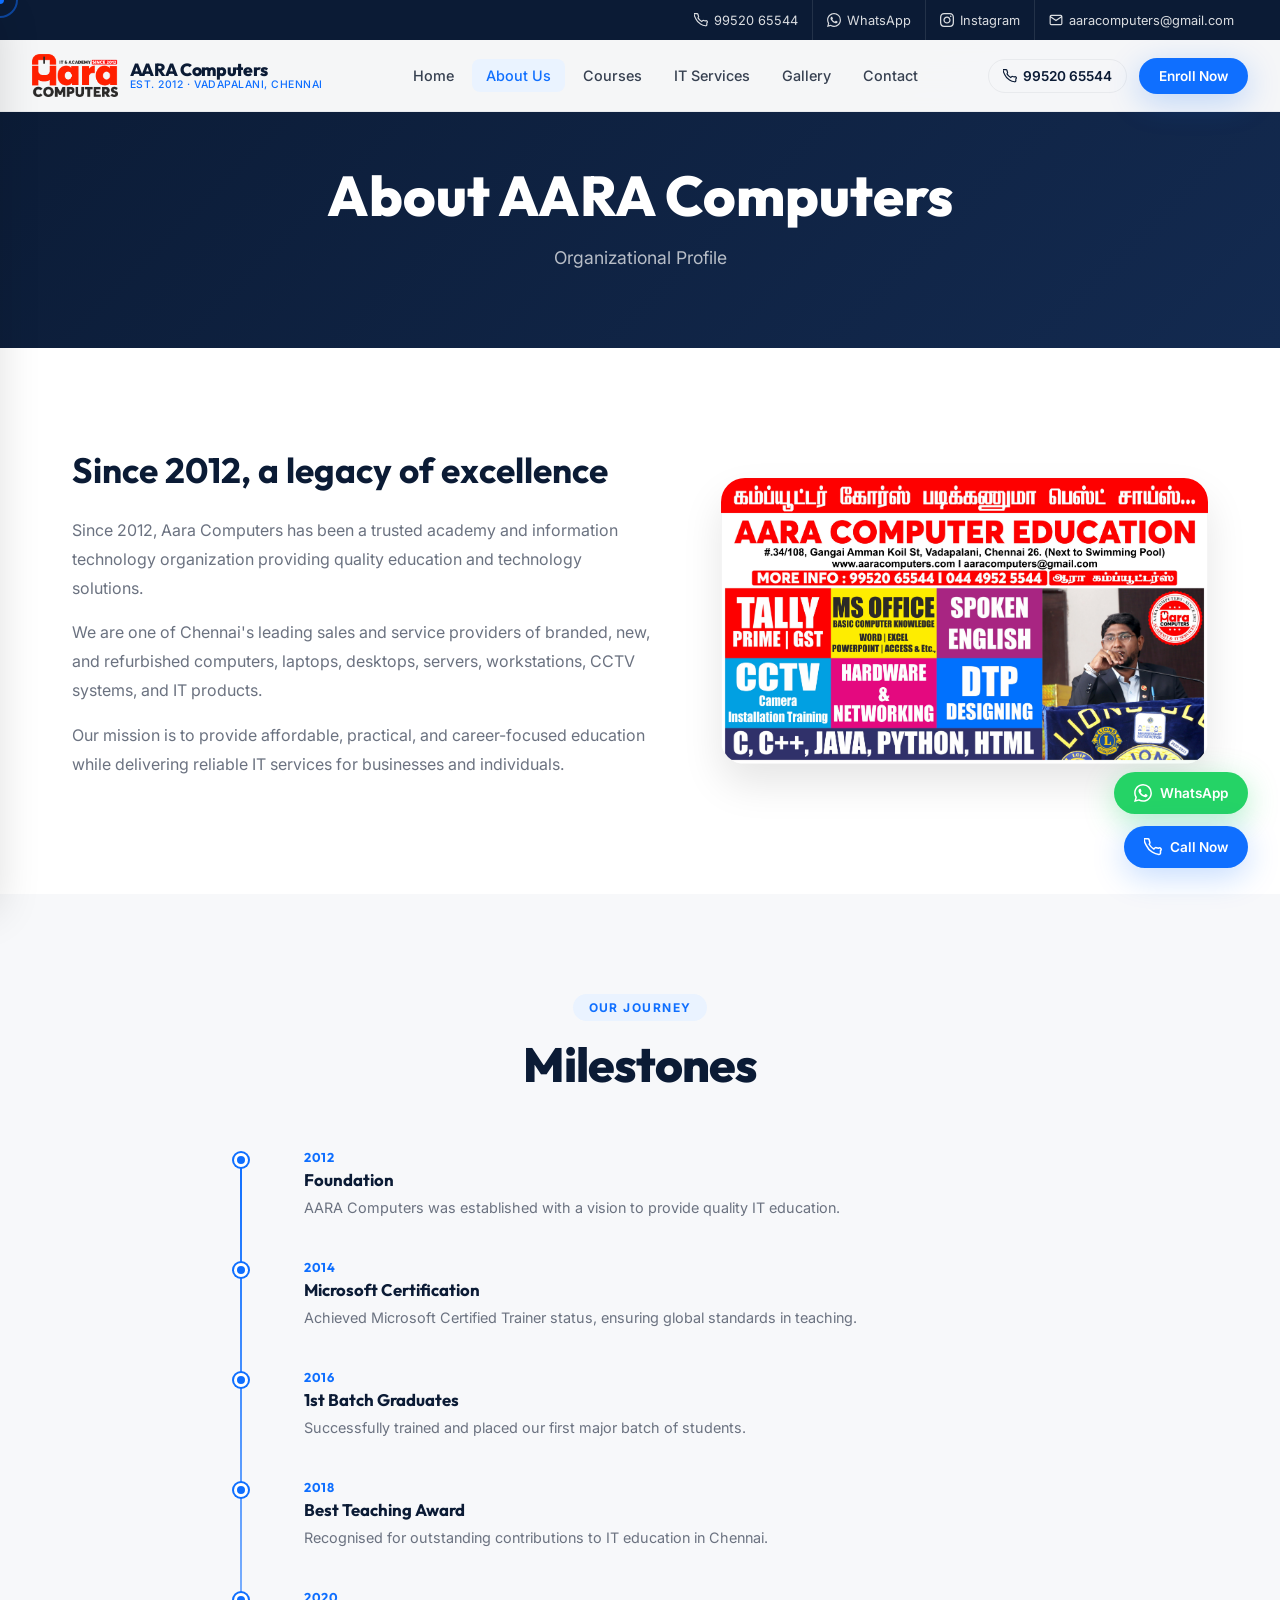
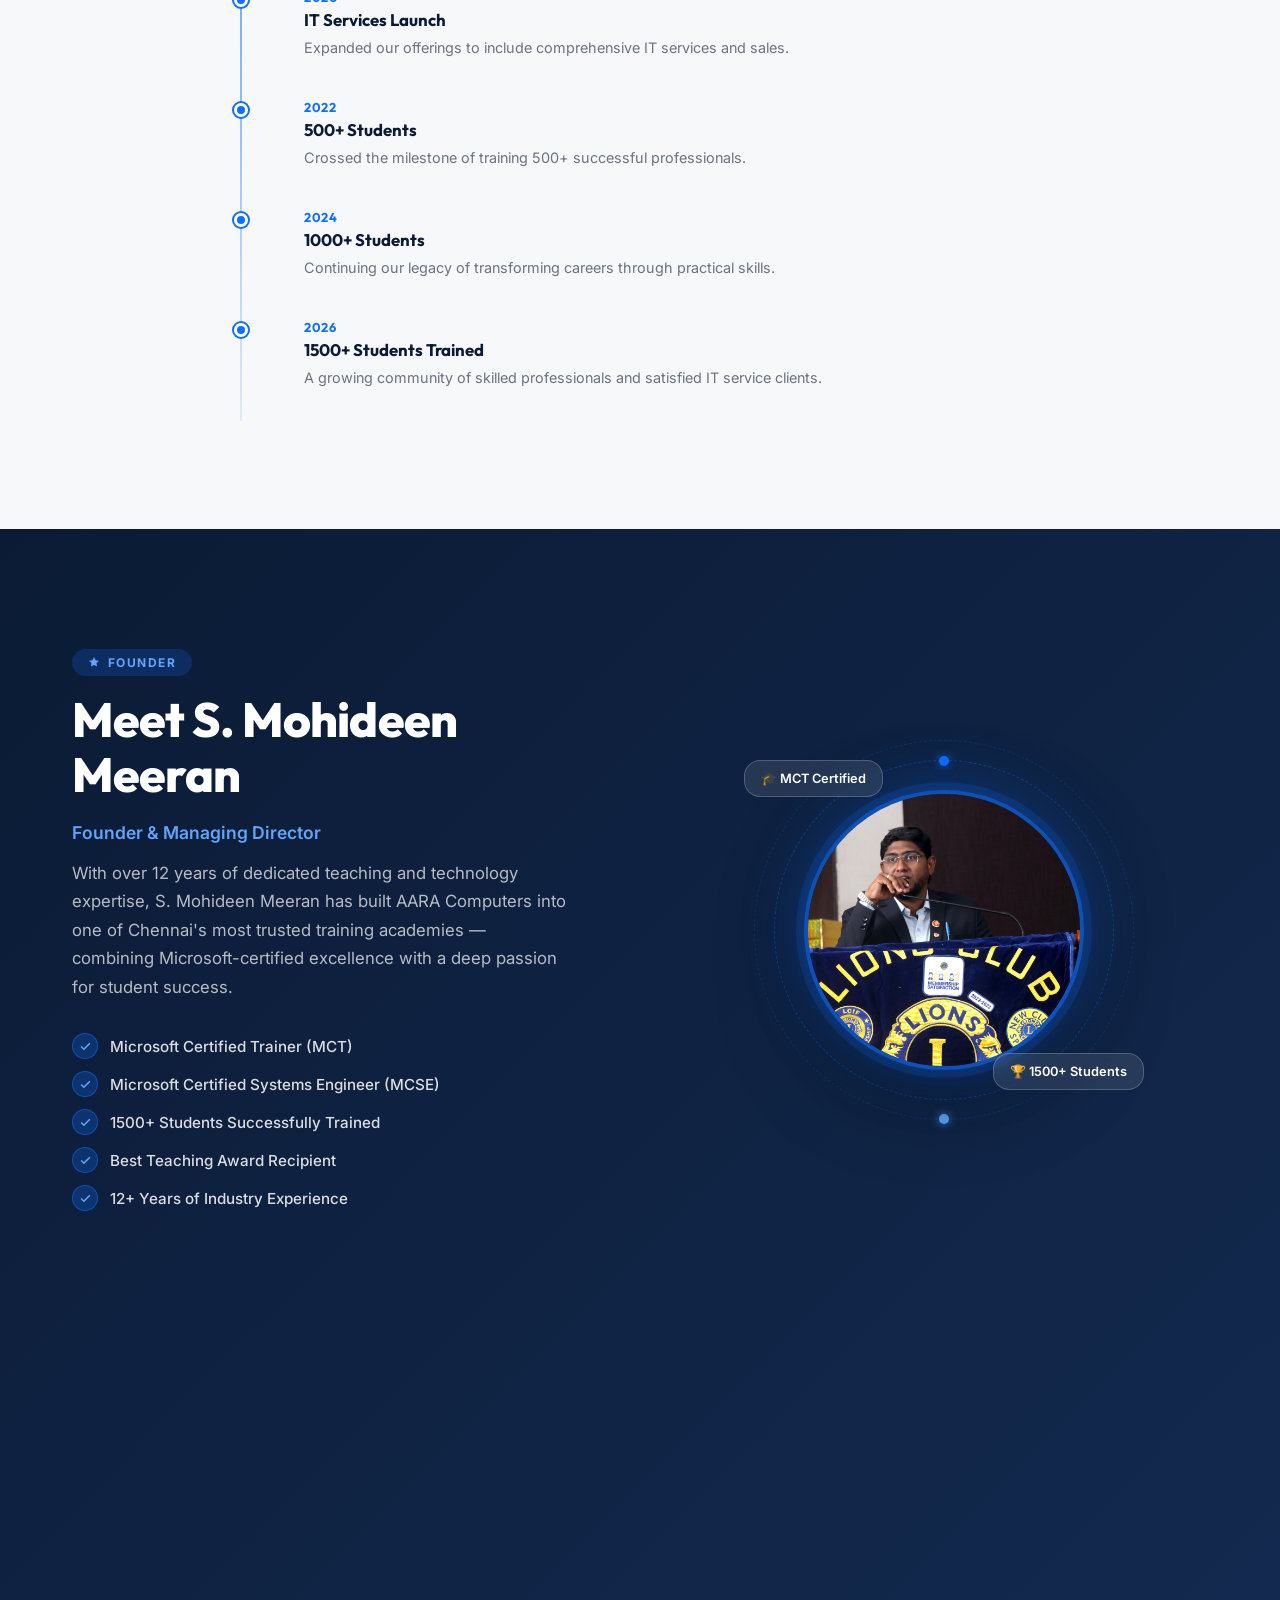
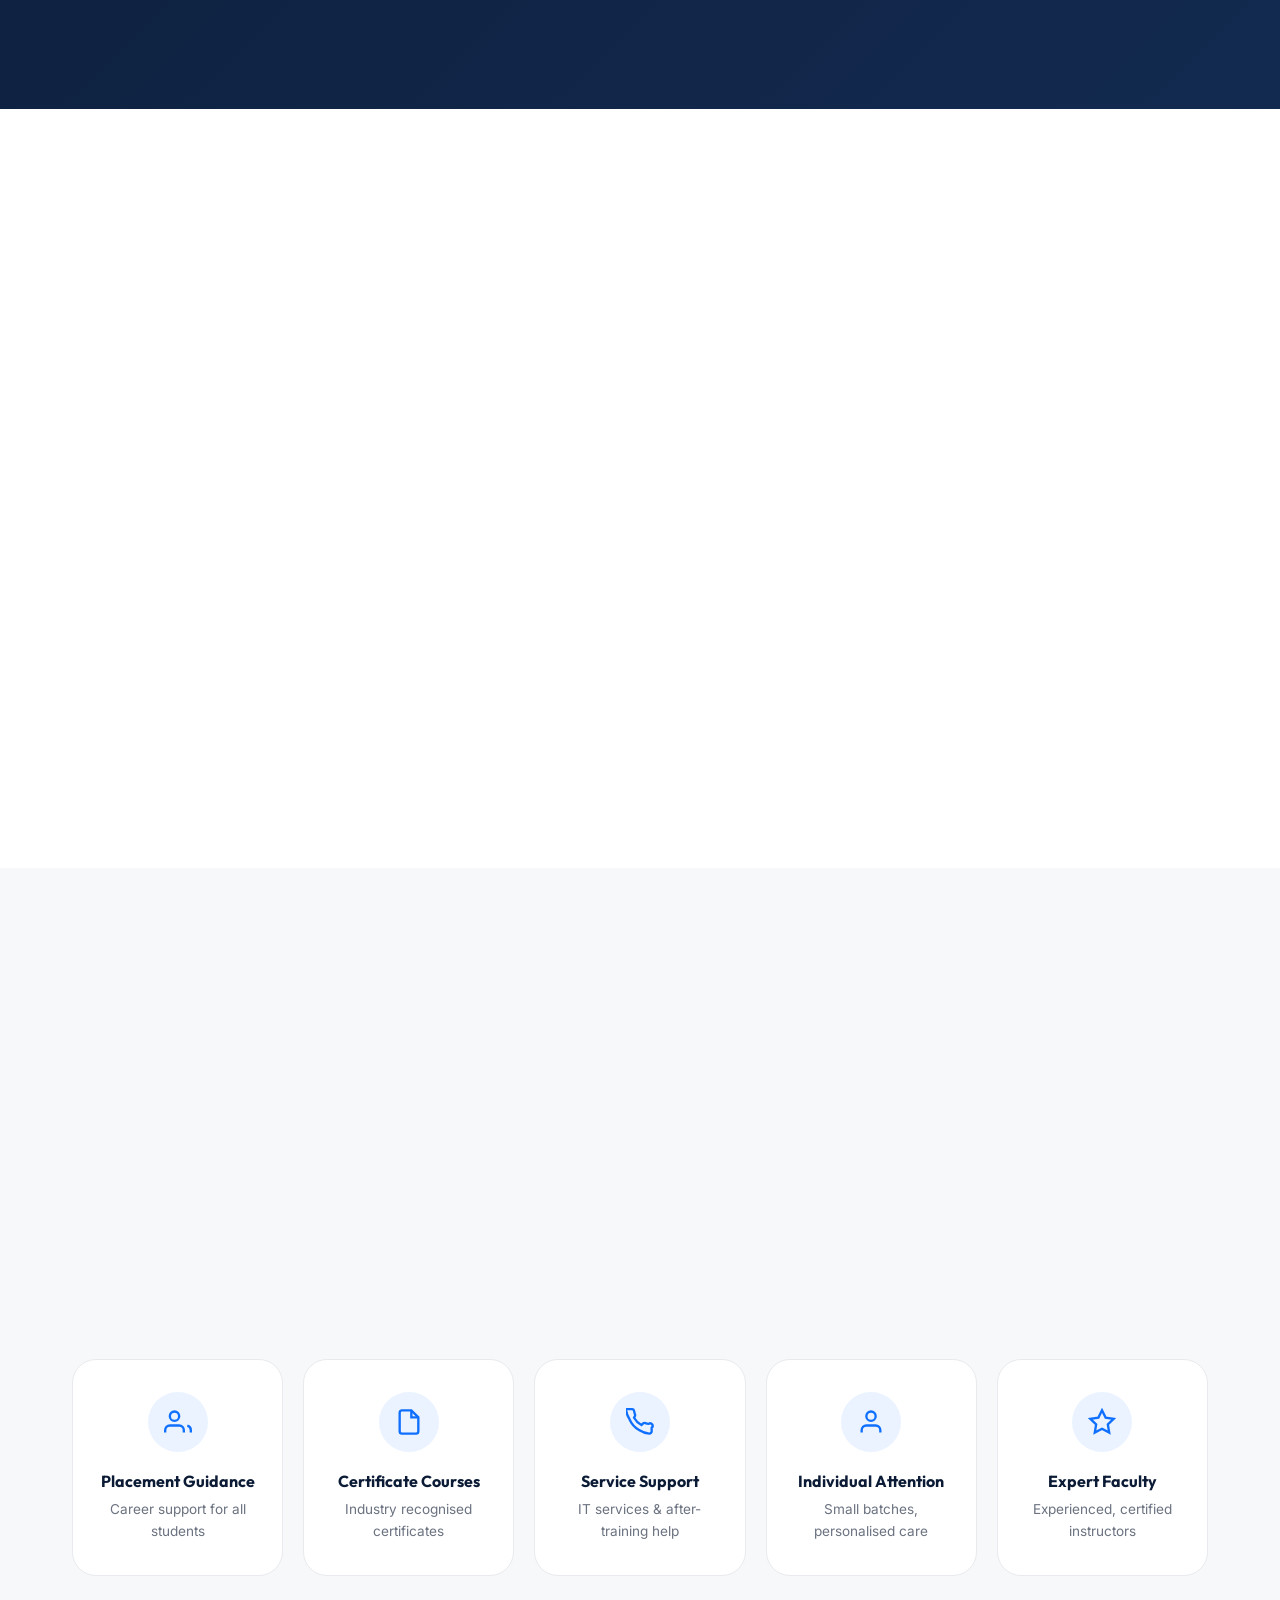
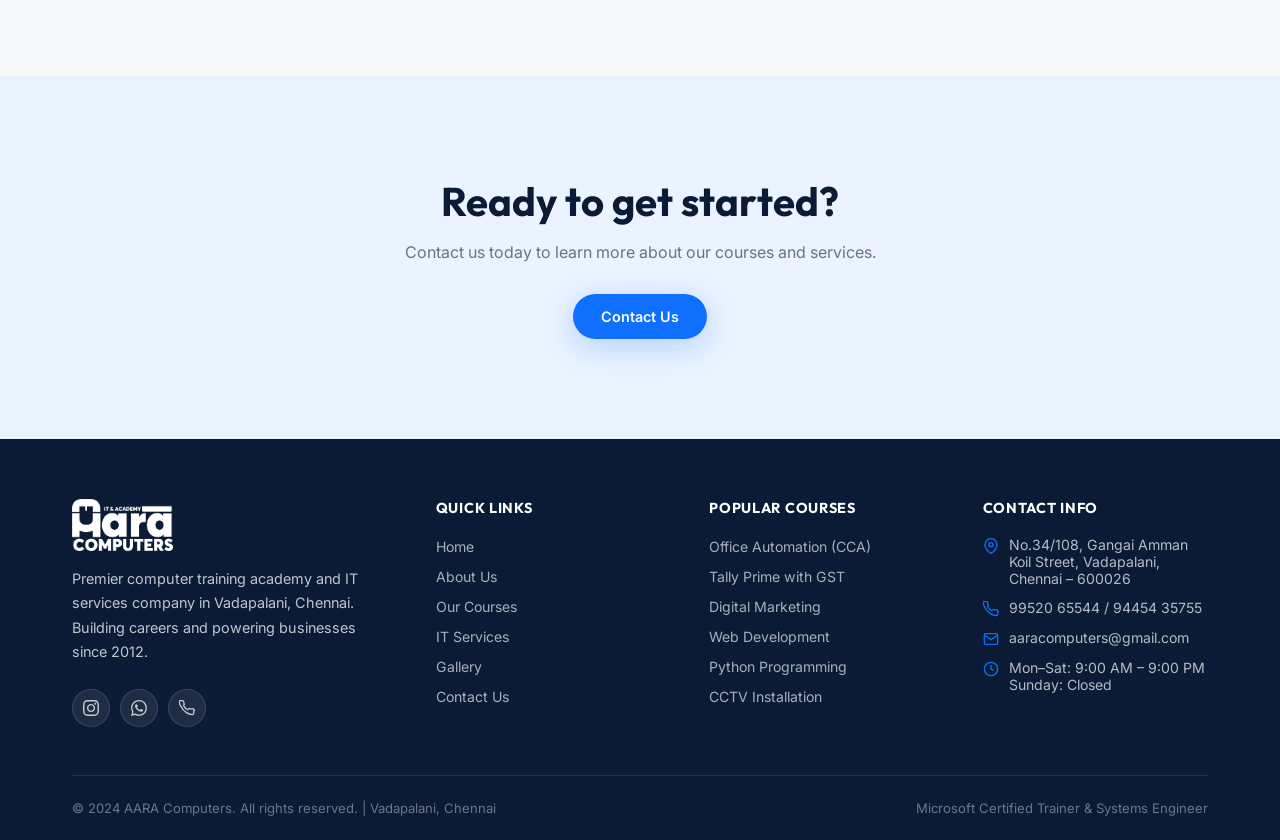
==== about.html @ eaefdd17 "Initialize website and apply final revisions, layout fixes, and zoomable gallery lightboxes" ====
<!DOCTYPE html>
<html lang="en">
<head>
  <meta charset="UTF-8" />
  <meta name="viewport" content="width=device-width, initial-scale=1.0" />
  <title>About Us | AARA Computers</title>
  <meta name="description" content="Learn about AARA Computers, a trusted academy and IT service provider in Chennai since 2012." />
  <link rel="preconnect" href="https://fonts.googleapis.com" />
  <link rel="preconnect" href="https://fonts.gstatic.com" crossorigin />
  <link href="https://fonts.googleapis.com/css2?family=Inter:wght@300;400;500;600;700;800;900&family=Outfit:wght@300;400;500;600;700;800;900&display=swap" rel="stylesheet" />
  <link rel="stylesheet" href="css/styles.css" />
  <style>
    /* Page Header */
    .page-header {
      background: linear-gradient(135deg, #0B1B35 0%, #132a50 100%);
      padding: 160px 0 80px;
      text-align: center;
      color: #fff;
    }
    .page-header h1 {
      font-family: 'Outfit', sans-serif;
      font-size: clamp(2.5rem, 5vw, 3.5rem);
      font-weight: 800;
      margin-bottom: 1rem;
    }
    .page-header p {
      font-size: 1.1rem;
      color: rgba(255,255,255,0.7);
    }
    
    /* Company Story */
    .story-section { padding: 100px 0; }
    .story-grid { display: grid; grid-template-columns: 1.2fr 1fr; gap: 4rem; align-items: center; }
    .story-content h2 { font-family: 'Outfit', sans-serif; font-size: 2.2rem; color: #0B1B35; margin-bottom: 1.5rem; }
    .story-content p { color: #6B7280; line-height: 1.8; margin-bottom: 1rem; }
    .story-image { position: relative; border-radius: 24px; overflow: hidden; box-shadow: 0 20px 40px rgba(0,0,0,0.1); }
    .story-image img { width: 100%; display: block; }
    .story-logo-overlay { position: absolute; top: 20px; right: 20px; width: 80px; height: 80px; background: rgba(255,255,255,0.9); border-radius: 50%; padding: 10px; box-shadow: 0 10px 20px rgba(0,0,0,0.1); }
    
    /* Timeline */
    .timeline-section { background: #F7F8FA; padding: 100px 0; }
    .timeline-wrap { max-width: 800px; margin: 0 auto; }
    
    /* Founder Slider */
    .founder-gallery { display: flex; gap: 1rem; overflow-x: auto; padding-bottom: 1rem; scroll-snap-type: x mandatory; }
    .founder-gallery img { height: 250px; border-radius: 12px; scroll-snap-align: start; object-fit: cover; }
    
    /* Awards Grid */
    .awards-section { padding: 100px 0; background: #fff; }
    
    @media (max-width: 768px) {
      .story-grid { grid-template-columns: 1fr; }
    }
  </style>
</head>
<body>
  <!-- Cursor -->
  <div id="cursor-dot"></div>
  <div id="cursor-ring"></div>

  <!-- Sticky Top Bar -->
  <div class="sticky-top-bar">
    <a href="tel:+919952065544">
      <svg viewBox="0 0 24 24" fill="none" stroke="currentColor" stroke-width="2"><path d="M22 16.92v3a2 2 0 01-2.18 2 19.79 19.79 0 01-8.63-3.07A19.5 19.5 0 013.07 9.8a19.79 19.79 0 01-3.07-8.63A2 2 0 012 .98h3a2 2 0 012 1.72c.127.96.361 1.903.7 2.81a2 2 0 01-.45 2.11L6.91 8.35a16 16 0 006.29 6.29l1.29-1.29a2 2 0 012.11-.45c.907.339 1.85.573 2.81.7A2 2 0 0122 16.92z"/></svg>
      99520 65544
    </a>
    <a href="https://wa.me/919952065544" target="_blank">
      <svg viewBox="0 0 24 24" fill="currentColor"><path d="M17.472 14.382c-.297-.149-1.758-.867-2.03-.967-.273-.099-.471-.148-.67.15-.197.297-.767.966-.94 1.164-.173.199-.347.223-.644.075-.297-.15-1.255-.463-2.39-1.475-.883-.788-1.48-1.761-1.653-2.059-.173-.297-.018-.458.13-.606.134-.133.298-.347.446-.52.149-.174.198-.298.298-.497.099-.198.05-.371-.025-.52-.075-.149-.669-1.612-.916-2.207-.242-.579-.487-.5-.669-.51-.173-.008-.371-.01-.57-.01-.198 0-.52.074-.792.372-.272.297-1.04 1.016-1.04 2.479 0 1.462 1.065 2.875 1.213 3.074.149.198 2.096 3.2 5.077 4.487.709.306 1.262.489 1.694.625.712.227 1.36.195 1.871.118.571-.085 1.758-.719 2.006-1.413.248-.694.248-1.289.173-1.413-.074-.124-.272-.198-.57-.347m-5.421 7.403h-.004a9.87 9.87 0 01-5.031-1.378l-.361-.214-3.741.982.998-3.648-.235-.374a9.86 9.86 0 01-1.51-5.26c.001-5.45 4.436-9.884 9.888-9.884 2.64 0 5.122 1.03 6.988 2.898a9.825 9.825 0 012.893 6.994c-.003 5.45-4.437 9.884-9.885 9.884m8.413-18.297A11.815 11.815 0 0012.05 0C5.495 0 .16 5.335.157 11.892c0 2.096.547 4.142 1.588 5.945L.057 24l6.305-1.654a11.882 11.882 0 005.683 1.448h.005c6.554 0 11.89-5.335 11.893-11.893a11.821 11.821 0 00-3.48-8.413z"/></svg>
      WhatsApp
    </a>
    <a href="https://www.instagram.com/aaracomputers" target="_blank">
      <svg viewBox="0 0 24 24" fill="currentColor"><path d="M12 2.163c3.204 0 3.584.012 4.85.07 3.252.148 4.771 1.691 4.919 4.919.058 1.265.069 1.645.069 4.849 0 3.205-.012 3.584-.069 4.849-.149 3.225-1.664 4.771-4.919 4.919-1.266.058-1.644.07-4.85.07-3.204 0-3.584-.012-4.849-.07-3.26-.149-4.771-1.699-4.919-4.92-.058-1.265-.07-1.644-.07-4.849 0-3.204.013-3.583.07-4.849.149-3.227 1.664-4.771 4.919-4.919 1.266-.057 1.645-.069 4.849-.069zm0-2.163c-3.259 0-3.667.014-4.947.072-4.358.2-6.78 2.618-6.98 6.98-.059 1.281-.073 1.689-.073 4.948 0 3.259.014 3.668.072 4.948.2 4.358 2.618 6.78 6.98 6.98 1.281.058 1.689.072 4.948.072 3.259 0 3.668-.014 4.948-.072 4.354-.2 6.782-2.618 6.979-6.98.059-1.28.073-1.689.073-4.948 0-3.259-.014-3.667-.072-4.947-.196-4.354-2.617-6.78-6.979-6.98-1.281-.059-1.69-.073-4.949-.073zm0 5.838c-3.403 0-6.162 2.759-6.162 6.162s2.759 6.163 6.162 6.163 6.162-2.759 6.162-6.163c0-3.403-2.759-6.162-6.162-6.162zm0 10.162c-2.209 0-4-1.79-4-4 0-2.209 1.791-4 4-4s4 1.791 4 4c0 2.21-1.791 4-4 4zm6.406-11.845c-.796 0-1.441.645-1.441 1.44s.645 1.44 1.441 1.44c.795 0 1.439-.645 1.439-1.44s-.644-1.44-1.439-1.44z"/></svg>
      Instagram
    </a>
    <a href="mailto:aaracomputers@gmail.com">
      <svg viewBox="0 0 24 24" fill="none" stroke="currentColor" stroke-width="2"><path d="M4 4h16c1.1 0 2 .9 2 2v12c0 1.1-.9 2-2 2H4c-1.1 0-2-.9-2-2V6c0-1.1.9-2 2-2z"/><polyline points="22,6 12,13 2,6"/></svg>
      aaracomputers@gmail.com
    </a>
  </div>

  <!-- Navbar -->
  <nav class="navbar">
    <a href="index.html" class="logo-wrap">
      <img src="company logo.png" alt="AARA Computers Logo" />
      <div class="logo-text">
        <span class="logo-name">AARA Computers</span>
        <span class="logo-tag">Est. 2012 · Vadapalani, Chennai</span>
      </div>
    </a>
    <div class="nav-links">
      <a href="index.html">Home</a>
      <a href="about.html" class="active">About Us</a>
      <a href="courses.html">Courses</a>
      <a href="services.html">IT Services</a>
      <a href="gallery.html">Gallery</a>
      <a href="contact.html">Contact</a>
    </div>
    <div class="nav-cta">
      <a href="tel:+919952065544" class="btn-nav-phone">
        <svg width="14" height="14" viewBox="0 0 24 24" fill="none" stroke="currentColor" stroke-width="2"><path d="M22 16.92v3a2 2 0 01-2.18 2 19.79 19.79 0 01-8.63-3.07A19.5 19.5 0 013.07 9.8a19.79 19.79 0 01-3.07-8.63A2 2 0 012 .98h3a2 2 0 012 1.72c.127.96.361 1.903.7 2.81a2 2 0 01-.45 2.11L6.91 8.35a16 16 0 006.29 6.29l1.29-1.29a2 2 0 012.11-.45c.907.339 1.85.573 2.81.7A2 2 0 0122 16.92z"/></svg>
        99520 65544
      </a>
      <a href="contact.html" class="btn btn-primary" style="padding:10px 20px;font-size:0.85rem;">Enroll Now</a>
    </div>
    <div class="hamburger" id="hamburger" aria-label="Open menu">
      <span></span><span></span><span></span>
    </div>
  </nav>

  <!-- Mobile Nav -->
  <div class="mobile-nav-overlay" id="nav-overlay"></div>
  <nav class="mobile-nav" id="mobile-nav">
    <div class="close-btn" id="nav-close">
      <svg width="18" height="18" viewBox="0 0 24 24" fill="none" stroke="currentColor" stroke-width="2"><line x1="18" y1="6" x2="6" y2="18"/><line x1="6" y1="6" x2="18" y2="18"/></svg>
    </div>
    <img src="company logo.png" alt="AARA Computers" style="height:44px;margin-bottom:1.5rem;" />
    <ul>
      <li><a href="index.html">Home</a></li>
      <li><a href="about.html" class="active">About Us</a></li>
      <li><a href="courses.html">Courses</a></li>
      <li><a href="services.html">IT Services</a></li>
      <li><a href="gallery.html">Gallery</a></li>
      <li><a href="contact.html">Contact</a></li>
    </ul>
    <div style="margin-top:2rem;display:flex;flex-direction:column;gap:10px;">
      <a href="tel:+919952065544" class="btn btn-outline" style="justify-content:center;">📞 Call Now</a>
      <a href="https://wa.me/919952065544" class="btn btn-whatsapp" style="justify-content:center;">💬 WhatsApp</a>
    </div>
  </nav>

  <!-- Page Header -->
  <header class="page-header">
    <div class="container reveal">
      <h1>About AARA Computers</h1>
      <p>Organizational Profile</p>
    </div>
  </header>

  <!-- Company Story -->
  <section class="story-section">
    <div class="container">
      <div class="story-grid">
        <div class="story-content reveal-left">
          <h2>Since 2012, a legacy of excellence</h2>
          <p>Since 2012, Aara Computers has been a trusted academy and information technology organization providing quality education and technology solutions.</p>
          <p>We are one of Chennai's leading sales and service providers of branded, new, and refurbished computers, laptops, desktops, servers, workstations, CCTV systems, and IT products.</p>
          <p>Our mission is to provide affordable, practical, and career-focused education while delivering reliable IT services for businesses and individuals.</p>
        </div>
        <div class="story-image reveal-right">
          <img src="company poster.jpg" alt="AARA Computers Academy" />
        </div>
      </div>
    </div>
  </section>

  <!-- Timeline -->
  <section class="timeline-section">
    <div class="container">
      <div class="section-header center reveal">
        <span class="section-label">Our Journey</span>
        <h2 class="section-title">Milestones</h2>
      </div>
      <div class="timeline-wrap">
        <div class="timeline">
          <div class="timeline-item reveal" data-delay="0">
            <div class="timeline-dot"></div>
            <div class="timeline-year">2012</div>
            <h4>Foundation</h4>
            <p>AARA Computers was established with a vision to provide quality IT education.</p>
          </div>
          <div class="timeline-item reveal" data-delay="100">
            <div class="timeline-dot"></div>
            <div class="timeline-year">2014</div>
            <h4>Microsoft Certification</h4>
            <p>Achieved Microsoft Certified Trainer status, ensuring global standards in teaching.</p>
          </div>
          <div class="timeline-item reveal" data-delay="200">
            <div class="timeline-dot"></div>
            <div class="timeline-year">2016</div>
            <h4>1st Batch Graduates</h4>
            <p>Successfully trained and placed our first major batch of students.</p>
          </div>
          <div class="timeline-item reveal" data-delay="300">
            <div class="timeline-dot"></div>
            <div class="timeline-year">2018</div>
            <h4>Best Teaching Award</h4>
            <p>Recognised for outstanding contributions to IT education in Chennai.</p>
          </div>
          <div class="timeline-item reveal" data-delay="400">
            <div class="timeline-dot"></div>
            <div class="timeline-year">2020</div>
            <h4>IT Services Launch</h4>
            <p>Expanded our offerings to include comprehensive IT services and sales.</p>
          </div>
          <div class="timeline-item reveal" data-delay="500">
            <div class="timeline-dot"></div>
            <div class="timeline-year">2022</div>
            <h4>500+ Students</h4>
            <p>Crossed the milestone of training 500+ successful professionals.</p>
          </div>
          <div class="timeline-item reveal" data-delay="600">
            <div class="timeline-dot"></div>
            <div class="timeline-year">2024</div>
            <h4>1000+ Students</h4>
            <p>Continuing our legacy of transforming careers through practical skills.</p>
          </div>
          <div class="timeline-item reveal" data-delay="700">
            <div class="timeline-dot"></div>
            <div class="timeline-year">2026</div>
            <h4>1500+ Students Trained</h4>
            <p>A growing community of skilled professionals and satisfied IT service clients.</p>
          </div>
        </div>
      </div>
    </div>
  </section>

  <!-- Founder Spotlight -->
  <section class="founder-section">
    <div class="container">
      <div class="founder-grid">
        <!-- Left -->
        <div class="founder-left reveal-left">
          <span class="section-label">
            <svg width="12" height="12" viewBox="0 0 24 24" fill="currentColor"><path d="M12 2l3.09 6.26L22 9.27l-5 4.87 1.18 6.88L12 17.77l-6.18 3.25L7 14.14 2 9.27l6.91-1.01L12 2z"/></svg>
            Founder
          </span>
          <h2 class="section-title">Meet S. Mohideen Meeran</h2>
          <p style="color: #60a5fa; font-weight: 600; margin-bottom: 1rem; font-size: 1.1rem;">Founder & Managing Director</p>
          <p class="section-subtitle">
            With over 12 years of dedicated teaching and technology expertise,
            S. Mohideen Meeran has built AARA Computers into one of Chennai's most
            trusted training academies — combining Microsoft-certified excellence with
            a deep passion for student success.
          </p>
          <div class="founder-achievement-list">
            <div class="founder-achievement-item">
              <div class="founder-check"><svg viewBox="0 0 24 24" fill="none" stroke="currentColor" stroke-width="3"><polyline points="20 6 9 17 4 12"/></svg></div>
              Microsoft Certified Trainer (MCT)
            </div>
            <div class="founder-achievement-item">
              <div class="founder-check"><svg viewBox="0 0 24 24" fill="none" stroke="currentColor" stroke-width="3"><polyline points="20 6 9 17 4 12"/></svg></div>
              Microsoft Certified Systems Engineer (MCSE)
            </div>
            <div class="founder-achievement-item">
              <div class="founder-check"><svg viewBox="0 0 24 24" fill="none" stroke="currentColor" stroke-width="3"><polyline points="20 6 9 17 4 12"/></svg></div>
              1500+ Students Successfully Trained
            </div>
            <div class="founder-achievement-item">
              <div class="founder-check"><svg viewBox="0 0 24 24" fill="none" stroke="currentColor" stroke-width="3"><polyline points="20 6 9 17 4 12"/></svg></div>
              Best Teaching Award Recipient
            </div>
            <div class="founder-achievement-item">
              <div class="founder-check"><svg viewBox="0 0 24 24" fill="none" stroke="currentColor" stroke-width="3"><polyline points="20 6 9 17 4 12"/></svg></div>
              12+ Years of Industry Experience
            </div>
          </div>
        </div>
        <!-- Right – Floating Image -->
        <div class="reveal-right" style="display:flex;flex-direction:column;align-items:center;">
          <div class="founder-image-wrap">
            <div class="founder-orbit founder-orbit-1"><div class="orbit-dot"></div></div>
            <div class="founder-orbit founder-orbit-2"><div class="orbit-dot orbit-dot-2"></div></div>
            <div class="founder-glow"></div>
            <div class="founder-photo-frame">
              <img src="Founder Photo1.JPG" alt="S. Mohideen Meeran – Founder AARA Computers" />
            </div>
            <div class="founder-badge-float b1">🎓 MCT Certified</div>
            <div class="founder-badge-float b2">🏆 1500+ Students</div>
          </div>
        </div>
      </div>
      
      <!-- Founder Gallery Slider -->
      <div style="margin-top: 4rem;" class="reveal">
          <h3 style="color: white; margin-bottom: 1.5rem; font-family: 'Outfit', sans-serif;">Founder in Action</h3>
          <div class="founder-gallery">
              <img src="founder photo2.JPG" alt="Founder Teaching" />
              <img src="founder photo3.JPG" alt="Founder Session" />
              <img src="founder photo 4.JPG" alt="Founder Profile" />
              <img src="Founder photo with some vip.JPG" alt="Founder with VIP" />
          </div>
      </div>
    </div>
  </section>

  <!-- Awards Section -->
  <section class="awards-section">
    <div class="container">
      <div class="section-header center reveal">
        <span class="section-label">Excellence</span>
        <h2 class="section-title">Awards & Recognition</h2>
      </div>
      <div class="grid-3">
         <div class="award-card reveal" data-delay="0">
          <div class="img-hover">
            <img class="award-img" src="founder getting best teacher award.JPG" alt="Best Teaching Award" style="height:240px;object-fit:cover;width:100%;" />
          </div>
          <div class="award-body">
            <div style="display:inline-block;background:#FFF7ED;color:#D97706;font-size:0.75rem;font-weight:700;padding:4px 12px;border-radius:20px;margin-bottom:.75rem;">🏆 AWARD</div>
            <h3>Best Teaching Award</h3>
            <p>Recognised for outstanding contributions to computer education and student development in Chennai.</p>
          </div>
        </div>
        <div class="award-card reveal" data-delay="150">
          <div style="height:240px;background:linear-gradient(135deg,#EAF3FF,#dbeafe);display:flex;align-items:center;justify-content:center;flex-direction:column;gap:1rem;padding:2rem;">
            <div style="width:80px;height:80px;background:#0F6FFF;border-radius:20px;display:flex;align-items:center;justify-content:center;">
              <svg width="44" height="44" viewBox="0 0 24 24" fill="none" stroke="#fff" stroke-width="1.5"><path d="M12 2l3.09 6.26L22 9.27l-5 4.87 1.18 6.88L12 17.77l-6.18 3.25L7 14.14 2 9.27l6.91-1.01L12 2z"/></svg>
            </div>
            <span style="font-family:'Outfit',sans-serif;font-weight:800;font-size:1.1rem;color:#0B1B35;text-align:center;">Microsoft Certified Trainer</span>
          </div>
          <div class="award-body">
            <div style="display:inline-block;background:#EAF3FF;color:#0F6FFF;font-size:0.75rem;font-weight:700;padding:4px 12px;border-radius:20px;margin-bottom:.75rem;">⭐ CERTIFICATION</div>
            <h3>Microsoft Certified Trainer</h3>
            <p>S. Mohideen Meeran holds the prestigious MCT certification — the highest standard for IT educators.</p>
          </div>
        </div>
         <div class="award-card reveal" data-delay="150">
          <div style="height:240px;background:linear-gradient(135deg,#EAF3FF,#dbeafe);display:flex;align-items:center;justify-content:center;flex-direction:column;gap:1rem;padding:2rem;">
            <div style="width:80px;height:80px;background:#0F6FFF;border-radius:20px;display:flex;align-items:center;justify-content:center;">
              <svg width="44" height="44" viewBox="0 0 24 24" fill="none" stroke="#fff" stroke-width="1.5"><path d="M12 22s8-4 8-10V5l-8-3-8 3v7c0 6 8 10 8 10z"/></svg>
            </div>
            <span style="font-family:'Outfit',sans-serif;font-weight:800;font-size:1.1rem;color:#0B1B35;text-align:center;">MCSE Certified</span>
          </div>
          <div class="award-body">
            <div style="display:inline-block;background:#EAF3FF;color:#0F6FFF;font-size:0.75rem;font-weight:700;padding:4px 12px;border-radius:20px;margin-bottom:.75rem;">⭐ CERTIFICATION</div>
            <h3>Microsoft Certified Systems Engineer</h3>
            <p>Proven expertise in designing and implementing Microsoft infrastructure solutions.</p>
          </div>
        </div>
      </div>
    </div>
  </section>

  <!-- Why Choose Us -->
  <section class="section section-gray">
    <div class="container">
      <div class="section-header center reveal">
        <span class="section-label">Why AARA</span>
        <h2 class="section-title">Why Choose AARA Computers?</h2>
      </div>
      <div style="display:grid;grid-template-columns:repeat(5,1fr);gap:1.25rem;">
        <div class="feature-card reveal" data-delay="0">
          <div class="feature-icon"><svg viewBox="0 0 24 24" fill="none" stroke="currentColor" stroke-width="2"><circle cx="12" cy="12" r="10"/><polyline points="12 6 12 12 16 14"/></svg></div>
          <h4>12+ Years Experience</h4>
          <p>Trusted institution since 2012</p>
        </div>
        <div class="feature-card reveal" data-delay="100">
          <div class="feature-icon"><svg viewBox="0 0 24 24" fill="none" stroke="currentColor" stroke-width="2"><path d="M12 2l3.09 6.26L22 9.27l-5 4.87 1.18 6.88L12 17.77l-6.18 3.25L7 14.14 2 9.27l6.91-1.01L12 2z"/></svg></div>
          <h4>Microsoft Certified</h4>
          <p>MCT &amp; MCSE qualified faculty</p>
        </div>
        <div class="feature-card reveal" data-delay="200">
          <div class="feature-icon"><svg viewBox="0 0 24 24" fill="none" stroke="currentColor" stroke-width="2"><rect x="2" y="3" width="20" height="14" rx="2"/><line x1="8" y1="21" x2="16" y2="21"/><line x1="12" y1="17" x2="12" y2="21"/></svg></div>
          <h4>Practical Training</h4>
          <p>Hands-on learning, real projects</p>
        </div>
        <div class="feature-card reveal" data-delay="300">
          <div class="feature-icon"><svg viewBox="0 0 24 24" fill="none" stroke="currentColor" stroke-width="2"><line x1="12" y1="1" x2="12" y2="23"/><path d="M17 5H9.5a3.5 3.5 0 000 7h5a3.5 3.5 0 010 7H6"/></svg></div>
          <h4>Affordable Fees</h4>
          <p>Quality education, pocket-friendly</p>
        </div>
        <div class="feature-card reveal" data-delay="400">
          <div class="feature-icon"><svg viewBox="0 0 24 24" fill="none" stroke="currentColor" stroke-width="2"><path d="M21 16V8a2 2 0 00-1-1.73l-7-4a2 2 0 00-2 0l-7 4A2 2 0 003 8v8a2 2 0 001 1.73l7 4a2 2 0 002 0l7-4A2 2 0 0021 16z"/></svg></div>
          <h4>Industry Exposure</h4>
          <p>Real-world skills and projects</p>
        </div>
        <div class="feature-card reveal" data-delay="0">
          <div class="feature-icon"><svg viewBox="0 0 24 24" fill="none" stroke="currentColor" stroke-width="2"><path d="M17 21v-2a4 4 0 00-4-4H5a4 4 0 00-4 4v2"/><circle cx="9" cy="7" r="4"/><path d="M23 21v-2a4 4 0 00-3-3.87"/></svg></div>
          <h4>Placement Guidance</h4>
          <p>Career support for all students</p>
        </div>
        <div class="feature-card reveal" data-delay="100">
          <div class="feature-icon"><svg viewBox="0 0 24 24" fill="none" stroke="currentColor" stroke-width="2"><path d="M14 2H6a2 2 0 00-2 2v16a2 2 0 002 2h12a2 2 0 002-2V8z"/><polyline points="14 2 14 8 20 8"/></svg></div>
          <h4>Certificate Courses</h4>
          <p>Industry recognised certificates</p>
        </div>
        <div class="feature-card reveal" data-delay="200">
          <div class="feature-icon"><svg viewBox="0 0 24 24" fill="none" stroke="currentColor" stroke-width="2"><path d="M22 16.92v3a2 2 0 01-2.18 2 19.79 19.79 0 01-8.63-3.07A19.5 19.5 0 013.07 9.8a19.79 19.79 0 01-3.07-8.63A2 2 0 012 .98h3a2 2 0 012 1.72c.127.96.361 1.903.7 2.81a2 2 0 01-.45 2.11L6.91 8.35a16 16 0 006.29 6.29l1.29-1.29a2 2 0 012.11-.45c.907.339 1.85.573 2.81.7A2 2 0 0122 16.92z"/></svg></div>
          <h4>Service Support</h4>
          <p>IT services &amp; after-training help</p>
        </div>
        <div class="feature-card reveal" data-delay="300">
          <div class="feature-icon"><svg viewBox="0 0 24 24" fill="none" stroke="currentColor" stroke-width="2"><path d="M20 21v-2a4 4 0 00-4-4H8a4 4 0 00-4 4v2"/><circle cx="12" cy="7" r="4"/></svg></div>
          <h4>Individual Attention</h4>
          <p>Small batches, personalised care</p>
        </div>
        <div class="feature-card reveal" data-delay="400">
          <div class="feature-icon"><svg viewBox="0 0 24 24" fill="none" stroke="currentColor" stroke-width="2"><polygon points="12 2 15.09 8.26 22 9.27 17 14.14 18.18 21.02 12 17.77 5.82 21.02 7 14.14 2 9.27 8.91 8.26 12 2"/></svg></div>
          <h4>Expert Faculty</h4>
          <p>Experienced, certified instructors</p>
        </div>
      </div>
    </div>
  </section>
  
  <!-- CTA Section -->
  <section class="section section-blue" style="text-align: center;">
      <div class="container reveal">
          <h2 style="font-family: 'Outfit', sans-serif; font-size: 2.5rem; color: #0B1B35; margin-bottom: 1rem;">Ready to get started?</h2>
          <p style="color: #6B7280; margin-bottom: 2rem;">Contact us today to learn more about our courses and services.</p>
          <a href="contact.html" class="btn btn-primary">Contact Us</a>
      </div>
  </section>

  <!-- ══════════════════════════════════════
       FOOTER
  ══════════════════════════════════════ -->
  <footer>
    <div class="container">
      <div class="footer-grid">
        <div class="footer-brand">
          <img src="company logo.png" alt="AARA Computers" />
          <p>Premier computer training academy and IT services company in Vadapalani, Chennai. Building careers and powering businesses since 2012.</p>
          <div class="footer-social">
            <a href="https://www.instagram.com/aaracomputers" target="_blank" title="Instagram">
              <svg viewBox="0 0 24 24" fill="currentColor"><path d="M12 2.163c3.204 0 3.584.012 4.85.07 3.252.148 4.771 1.691 4.919 4.919.058 1.265.069 1.645.069 4.849 0 3.205-.012 3.584-.069 4.849-.149 3.225-1.664 4.771-4.919 4.919-1.266.058-1.644.07-4.85.07-3.204 0-3.584-.012-4.849-.07-3.26-.149-4.771-1.699-4.919-4.92-.058-1.265-.07-1.644-.07-4.849 0-3.204.013-3.583.07-4.849.149-3.227 1.664-4.771 4.919-4.919 1.266-.057 1.645-.069 4.849-.069zm0-2.163c-3.259 0-3.667.014-4.947.072-4.358.2-6.78 2.618-6.98 6.98-.059 1.281-.073 1.689-.073 4.948 0 3.259.014 3.668.072 4.948.2 4.358 2.618 6.78 6.98 6.98 1.281.058 1.689.072 4.948.072 3.259 0 3.668-.014 4.948-.072 4.354-.2 6.782-2.618 6.979-6.98.059-1.28.073-1.689.073-4.948 0-3.259-.014-3.667-.072-4.947-.196-4.354-2.617-6.78-6.979-6.98-1.281-.059-1.69-.073-4.949-.073zm0 5.838c-3.403 0-6.162 2.759-6.162 6.162s2.759 6.163 6.162 6.163 6.162-2.759 6.162-6.163c0-3.403-2.759-6.162-6.162-6.162zm0 10.162c-2.209 0-4-1.79-4-4 0-2.209 1.791-4 4-4s4 1.791 4 4c0 2.21-1.791 4-4 4zm6.406-11.845c-.796 0-1.441.645-1.441 1.44s.645 1.44 1.441 1.44c.795 0 1.439-.645 1.439-1.44s-.644-1.44-1.439-1.44z"/></svg>
            </a>
            <a href="https://wa.me/919952065544" target="_blank" title="WhatsApp">
              <svg viewBox="0 0 24 24" fill="currentColor"><path d="M17.472 14.382c-.297-.149-1.758-.867-2.03-.967-.273-.099-.471-.148-.67.15-.197.297-.767.966-.94 1.164-.173.199-.347.223-.644.075-.297-.15-1.255-.463-2.39-1.475-.883-.788-1.48-1.761-1.653-2.059-.173-.297-.018-.458.13-.606.134-.133.298-.347.446-.52.149-.174.198-.298.298-.497.099-.198.05-.371-.025-.52-.075-.149-.669-1.612-.916-2.207-.242-.579-.487-.5-.669-.51-.173-.008-.371-.01-.57-.01-.198 0-.52.074-.792.372-.272.297-1.04 1.016-1.04 2.479 0 1.462 1.065 2.875 1.213 3.074.149.198 2.096 3.2 5.077 4.487.709.306 1.262.489 1.694.625.712.227 1.36.195 1.871.118.571-.085 1.758-.719 2.006-1.413.248-.694.248-1.289.173-1.413-.074-.124-.272-.198-.57-.347m-5.421 7.403h-.004a9.87 9.87 0 01-5.031-1.378l-.361-.214-3.741.982.998-3.648-.235-.374a9.86 9.86 0 01-1.51-5.26c.001-5.45 4.436-9.884 9.888-9.884 2.64 0 5.122 1.03 6.988 2.898a9.825 9.825 0 012.893 6.994c-.003 5.45-4.437 9.884-9.885 9.884m8.413-18.297A11.815 11.815 0 0012.05 0C5.495 0 .16 5.335.157 11.892c0 2.096.547 4.142 1.588 5.945L.057 24l6.305-1.654a11.882 11.882 0 005.683 1.448h.005c6.554 0 11.89-5.335 11.893-11.893a11.821 11.821 0 00-3.48-8.413z"/></svg>
            </a>
            <a href="tel:+919952065544" title="Call Us">
              <svg viewBox="0 0 24 24" fill="none" stroke="currentColor" stroke-width="2"><path d="M22 16.92v3a2 2 0 01-2.18 2 19.79 19.79 0 01-8.63-3.07A19.5 19.5 0 013.07 9.8a19.79 19.79 0 01-3.07-8.63A2 2 0 012 .98h3a2 2 0 012 1.72c.127.96.361 1.903.7 2.81a2 2 0 01-.45 2.11L6.91 8.35a16 16 0 006.29 6.29l1.29-1.29a2 2 0 012.11-.45c.907.339 1.85.573 2.81.7A2 2 0 0122 16.92z"/></svg>
            </a>
          </div>
        </div>
        <div class="footer-col">
          <h4>Quick Links</h4>
          <ul>
            <li><a href="index.html">Home</a></li>
            <li><a href="about.html">About Us</a></li>
            <li><a href="courses.html">Our Courses</a></li>
            <li><a href="services.html">IT Services</a></li>
            <li><a href="gallery.html">Gallery</a></li>
            <li><a href="contact.html">Contact Us</a></li>
          </ul>
        </div>
        <div class="footer-col">
          <h4>Popular Courses</h4>
          <ul>
            <li><a href="courses.html">Office Automation (CCA)</a></li>
            <li><a href="courses.html">Tally Prime with GST</a></li>
            <li><a href="courses.html">Digital Marketing</a></li>
            <li><a href="courses.html">Web Development</a></li>
            <li><a href="courses.html">Python Programming</a></li>
            <li><a href="courses.html">CCTV Installation</a></li>
          </ul>
        </div>
        <div class="footer-col">
          <h4>Contact Info</h4>
          <div class="footer-contact-item">
            <svg viewBox="0 0 24 24" fill="none" stroke="currentColor" stroke-width="2"><path d="M21 10c0 7-9 13-9 13s-9-6-9-13a9 9 0 0118 0z"/><circle cx="12" cy="10" r="3"/></svg>
            <span>No.34/108, Gangai Amman Koil Street, Vadapalani, Chennai – 600026</span>
          </div>
          <div class="footer-contact-item">
            <svg viewBox="0 0 24 24" fill="none" stroke="currentColor" stroke-width="2"><path d="M22 16.92v3a2 2 0 01-2.18 2 19.79 19.79 0 01-8.63-3.07A19.5 19.5 0 013.07 9.8a19.79 19.79 0 01-3.07-8.63A2 2 0 012 .98h3a2 2 0 012 1.72c.127.96.361 1.903.7 2.81a2 2 0 01-.45 2.11L6.91 8.35a16 16 0 006.29 6.29l1.29-1.29a2 2 0 012.11-.45c.907.339 1.85.573 2.81.7A2 2 0 0122 16.92z"/></svg>
            <span><a href="tel:+919952065544" style="color:inherit;">99520 65544</a> / <a href="tel:+919445435755" style="color:inherit;">94454 35755</a></span>
          </div>
          <div class="footer-contact-item">
            <svg viewBox="0 0 24 24" fill="none" stroke="currentColor" stroke-width="2"><path d="M4 4h16c1.1 0 2 .9 2 2v12c0 1.1-.9 2-2 2H4c-1.1 0-2-.9-2-2V6c0-1.1.9-2 2-2z"/><polyline points="22,6 12,13 2,6"/></svg>
            <a href="mailto:aaracomputers@gmail.com" style="color:inherit;">aaracomputers@gmail.com</a>
          </div>
          <div class="footer-contact-item">
            <svg viewBox="0 0 24 24" fill="none" stroke="currentColor" stroke-width="2"><circle cx="12" cy="12" r="10"/><polyline points="12 6 12 12 16 14"/></svg>
            <span>Mon–Sat: 9:00 AM – 9:00 PM<br/>Sunday: Closed</span>
          </div>
        </div>
      </div>
      <div class="footer-bottom">
        <span>© 2024 AARA Computers. All rights reserved. | Vadapalani, Chennai</span>
        <span>Microsoft Certified Trainer &amp; Systems Engineer</span>
      </div>
    </div>
  </footer>

  <!-- Floating FAB -->
  <div class="fab-container">
    <a href="https://wa.me/919952065544" class="fab-btn whatsapp" target="_blank">
      <svg viewBox="0 0 24 24" fill="currentColor"><path d="M17.472 14.382c-.297-.149-1.758-.867-2.03-.967-.273-.099-.471-.148-.67.15-.197.297-.767.966-.94 1.164-.173.199-.347.223-.644.075-.297-.15-1.255-.463-2.39-1.475-.883-.788-1.48-1.761-1.653-2.059-.173-.297-.018-.458.13-.606.134-.133.298-.347.446-.52.149-.174.198-.298.298-.497.099-.198.05-.371-.025-.52-.075-.149-.669-1.612-.916-2.207-.242-.579-.487-.5-.669-.51-.173-.008-.371-.01-.57-.01-.198 0-.52.074-.792.372-.272.297-1.04 1.016-1.04 2.479 0 1.462 1.065 2.875 1.213 3.074.149.198 2.096 3.2 5.077 4.487.709.306 1.262.489 1.694.625.712.227 1.36.195 1.871.118.571-.085 1.758-.719 2.006-1.413.248-.694.248-1.289.173-1.413-.074-.124-.272-.198-.57-.347m-5.421 7.403h-.004a9.87 9.87 0 01-5.031-1.378l-.361-.214-3.741.982.998-3.648-.235-.374a9.86 9.86 0 01-1.51-5.26c.001-5.45 4.436-9.884 9.888-9.884 2.64 0 5.122 1.03 6.988 2.898a9.825 9.825 0 012.893 6.994c-.003 5.45-4.437 9.884-9.885 9.884m8.413-18.297A11.815 11.815 0 0012.05 0C5.495 0 .16 5.335.157 11.892c0 2.096.547 4.142 1.588 5.945L.057 24l6.305-1.654a11.882 11.882 0 005.683 1.448h.005c6.554 0 11.89-5.335 11.893-11.893a11.821 11.821 0 00-3.48-8.413z"/></svg>
      WhatsApp
    </a>
    <a href="tel:+919952065544" class="fab-btn call">
      <svg viewBox="0 0 24 24" fill="none" stroke="currentColor" stroke-width="2"><path d="M22 16.92v3a2 2 0 01-2.18 2 19.79 19.79 0 01-8.63-3.07A19.5 19.5 0 013.07 9.8a19.79 19.79 0 01-3.07-8.63A2 2 0 012 .98h3a2 2 0 012 1.72c.127.96.361 1.903.7 2.81a2 2 0 01-.45 2.11L6.91 8.35a16 16 0 006.29 6.29l1.29-1.29a2 2 0 012.11-.45c.907.339 1.85.573 2.81.7A2 2 0 0122 16.92z"/></svg>
      Call Now
    </a>
  </div>

  <script src="js/main.js" defer></script>
</body>
</html>
---- css/styles.css ----
/* ============================================================
   AARA COMPUTERS – Global Design System
   Premium Blue + White Theme | Trust-First Design
   ============================================================ */

@import url('https://fonts.googleapis.com/css2?family=Inter:wght@300;400;500;600;700;800;900&family=Outfit:wght@300;400;500;600;700;800;900&display=swap');

/* ── Design Tokens ── */
:root {
  --white:       #FFFFFF;
  --blue:        #0F6FFF;
  --blue-dark:   #0A56CC;
  --blue-light:  #EAF3FF;
  --navy:        #0B1B35;
  --gray:        #F7F8FA;
  --gray-mid:    #E8EAED;
  --gray-text:   #6B7280;
  --text-dark:   #111827;
  --text-mid:    #374151;

  --font-head: 'Outfit', sans-serif;
  --font-body: 'Inter', sans-serif;

  --radius-sm:   8px;
  --radius-md:   16px;
  --radius-lg:   24px;
  --radius-xl:   32px;
  --radius-full: 9999px;

  --shadow-sm:   0 1px 3px rgba(0,0,0,.06), 0 1px 2px rgba(0,0,0,.04);
  --shadow-md:   0 4px 16px rgba(0,0,0,.08);
  --shadow-lg:   0 12px 40px rgba(0,0,0,.12);
  --shadow-blue: 0 8px 32px rgba(15,111,255,.25);
  --shadow-blue-lg: 0 16px 60px rgba(15,111,255,.35);

  --nav-h: 72px;
  --transition: all 0.3s cubic-bezier(0.4, 0, 0.2, 1);
  --transition-fast: all 0.15s ease;
}

/* ── Reset ── */
*, *::before, *::after { box-sizing: border-box; margin: 0; padding: 0; }
html { scroll-behavior: smooth; font-size: 16px; }
body {
  font-family: var(--font-body);
  color: var(--text-dark);
  background: var(--white);
  overflow-x: hidden;
  cursor: none;
}
img { max-width: 100%; display: block; }
a { text-decoration: none; color: inherit; }
ul { list-style: none; }
button { cursor: none; border: none; background: none; font-family: inherit; }

/* ── Custom Cursor ── */
#cursor-dot {
  position: fixed;
  top: 0; left: 0;
  width: 8px; height: 8px;
  background: var(--blue);
  border-radius: 50%;
  pointer-events: none;
  z-index: 99999;
  transition: transform 0.1s ease, background 0.2s ease;
  transform: translate(-50%, -50%);
}
#cursor-ring {
  position: fixed;
  top: 0; left: 0;
  width: 36px; height: 36px;
  border: 2px solid rgba(15,111,255,0.5);
  border-radius: 50%;
  pointer-events: none;
  z-index: 99998;
  transition: width 0.3s ease, height 0.3s ease, border-color 0.3s ease, background 0.3s ease;
  transform: translate(-50%, -50%);
}
#cursor-ring.expanded {
  width: 56px; height: 56px;
  border-color: var(--blue);
  background: rgba(15,111,255,0.06);
}
#cursor-ring.on-dark {
  border-color: rgba(255,255,255,0.6);
}

/* ── Sticky Top Bar ── */
.sticky-top-bar {
  position: absolute;
  top: 0; left: 0; right: 0;
  z-index: 1000;
  background: var(--navy);
  height: 40px;
  display: flex;
  align-items: center;
  justify-content: flex-end;
  gap: 0;
  padding: 0 2rem;
}
.sticky-top-bar a {
  display: flex;
  align-items: center;
  gap: 6px;
  color: rgba(255,255,255,0.85);
  font-size: 0.8rem;
  font-family: var(--font-body);
  padding: 0 14px;
  height: 100%;
  transition: var(--transition-fast);
  border-left: 1px solid rgba(255,255,255,0.1);
}
.sticky-top-bar a:first-child { border-left: none; }
.sticky-top-bar a:hover { color: var(--white); background: rgba(255,255,255,0.08); }
.sticky-top-bar a svg { width: 14px; height: 14px; flex-shrink: 0; }

/* ── Navbar ── */
.navbar {
  position: absolute;
  top: 40px; left: 0; right: 0;
  z-index: 999;
  height: var(--nav-h);
  background: rgba(255,255,255,0.96);
  backdrop-filter: blur(20px);
  -webkit-backdrop-filter: blur(20px);
  border-bottom: 1px solid var(--gray-mid);
  display: flex;
  align-items: center;
  padding: 0 2rem;
  gap: 2rem;
  transition: var(--transition);
}
.navbar.scrolled {
  /* Disabled sticky behavior */
}
.navbar .logo-wrap {
  display: flex;
  align-items: center;
  gap: 12px;
  text-decoration: none;
  flex-shrink: 0;
}
.navbar .logo-wrap img {
  height: 44px;
  width: auto;
  object-fit: contain;
}
.navbar .logo-text {
  display: flex;
  flex-direction: column;
  line-height: 1.1;
}
.navbar .logo-name {
  font-family: var(--font-head);
  font-weight: 800;
  font-size: 1.1rem;
  color: var(--navy);
  letter-spacing: -0.02em;
}
.navbar .logo-tag {
  font-size: 0.65rem;
  font-weight: 500;
  color: var(--blue);
  letter-spacing: 0.05em;
  text-transform: uppercase;
}
.nav-links {
  display: flex;
  align-items: center;
  gap: 0.25rem;
  margin-left: auto;
}
.nav-links a {
  font-size: 0.9rem;
  font-weight: 500;
  color: var(--text-mid);
  padding: 8px 14px;
  border-radius: var(--radius-sm);
  transition: var(--transition-fast);
  position: relative;
}
.nav-links a:hover, .nav-links a.active {
  color: var(--blue);
  background: var(--blue-light);
}
.nav-cta {
  display: flex;
  align-items: center;
  gap: 0.75rem;
  margin-left: 1.5rem;
  flex-shrink: 0;
}
.btn-nav-phone {
  display: flex;
  align-items: center;
  gap: 6px;
  font-size: 0.85rem;
  font-weight: 600;
  color: var(--navy);
  padding: 8px 14px;
  border: 1.5px solid var(--gray-mid);
  border-radius: var(--radius-full);
  transition: var(--transition-fast);
}
.btn-nav-phone:hover {
  border-color: var(--blue);
  color: var(--blue);
  background: var(--blue-light);
}
.hamburger {
  display: none;
  flex-direction: column;
  gap: 5px;
  cursor: pointer;
  padding: 8px;
  margin-left: auto;
}
.hamburger span {
  width: 24px;
  height: 2px;
  background: var(--navy);
  border-radius: 2px;
  transition: var(--transition);
}

/* ── Buttons ── */
.btn {
  display: inline-flex;
  align-items: center;
  gap: 8px;
  padding: 14px 28px;
  border-radius: var(--radius-full);
  font-family: var(--font-body);
  font-weight: 600;
  font-size: 0.9rem;
  transition: var(--transition);
  position: relative;
  overflow: hidden;
  cursor: none;
}
.btn::after {
  content: '';
  position: absolute;
  inset: 0;
  background: rgba(255,255,255,0.15);
  opacity: 0;
  transition: opacity 0.2s;
  border-radius: inherit;
}
.btn:hover::after { opacity: 1; }
.btn-primary {
  background: var(--blue);
  color: var(--white);
  box-shadow: var(--shadow-blue);
}
.btn-primary:hover {
  background: var(--blue-dark);
  box-shadow: var(--shadow-blue-lg);
  transform: translateY(-2px);
}
.btn-outline {
  background: transparent;
  color: var(--blue);
  border: 2px solid var(--blue);
}
.btn-outline:hover {
  background: var(--blue);
  color: var(--white);
  box-shadow: var(--shadow-blue);
  transform: translateY(-2px);
}
.btn-white {
  background: var(--white);
  color: var(--navy);
  box-shadow: var(--shadow-md);
}
.btn-white:hover {
  transform: translateY(-2px);
  box-shadow: var(--shadow-lg);
}
.btn-whatsapp {
  background: #25D366;
  color: var(--white);
  box-shadow: 0 8px 24px rgba(37,211,102,.3);
}
.btn-whatsapp:hover {
  background: #1da851;
  transform: translateY(-2px);
  box-shadow: 0 12px 32px rgba(37,211,102,.4);
}

/* Ripple */
.btn .ripple {
  position: absolute;
  border-radius: 50%;
  background: rgba(255,255,255,0.35);
  transform: scale(0);
  animation: ripple-anim 0.6s linear;
  pointer-events: none;
}
@keyframes ripple-anim {
  to { transform: scale(4); opacity: 0; }
}

/* ── Section Layout ── */
.section {
  padding: 100px 0;
}
.section-gray { background: var(--gray); }
.section-blue { background: var(--blue-light); }
.section-navy { background: var(--navy); }
.container {
  width: 100%;
  max-width: 1200px;
  margin: 0 auto;
  padding: 0 2rem;
}
.section-label {
  display: inline-flex;
  align-items: center;
  gap: 8px;
  font-size: 0.75rem;
  font-weight: 700;
  letter-spacing: 0.12em;
  text-transform: uppercase;
  color: var(--blue);
  background: var(--blue-light);
  padding: 6px 16px;
  border-radius: var(--radius-full);
  margin-bottom: 1rem;
}
.section-title {
  font-family: var(--font-head);
  font-weight: 800;
  font-size: clamp(2rem, 4vw, 3rem);
  color: var(--navy);
  line-height: 1.15;
  letter-spacing: -0.02em;
  margin-bottom: 1.2rem;
}
.section-subtitle {
  font-size: 1.05rem;
  color: var(--gray-text);
  line-height: 1.7;
  max-width: 600px;
}
.section-header { margin-bottom: 3.5rem; }
.section-header.center { text-align: center; }
.section-header.center .section-subtitle { margin: 0 auto; }

/* ── Cards ── */
.card {
  background: var(--white);
  border-radius: var(--radius-lg);
  border: 1px solid var(--gray-mid);
  overflow: hidden;
  transition: var(--transition);
  position: relative;
}
.card:hover {
  border-color: var(--blue);
  box-shadow: var(--shadow-blue);
  transform: translateY(-4px);
}
.card::before {
  content: '';
  position: absolute;
  inset: 0;
  border-radius: inherit;
  background: linear-gradient(135deg, rgba(15,111,255,0.04), transparent);
  opacity: 0;
  transition: opacity 0.3s;
}
.card:hover::before { opacity: 1; }

/* ── Grid Layouts ── */
.grid-2 { display: grid; grid-template-columns: repeat(2, 1fr); gap: 2rem; }
.grid-3 { display: grid; grid-template-columns: repeat(3, 1fr); gap: 2rem; }
.grid-4 { display: grid; grid-template-columns: repeat(4, 1fr); gap: 1.5rem; }

/* ── Floating WhatsApp / Call CTA ── */
.fab-container {
  position: fixed;
  bottom: 2rem;
  right: 2rem;
  z-index: 9000;
  display: flex;
  flex-direction: column;
  gap: 12px;
  align-items: flex-end;
}
.fab-btn {
  display: flex;
  align-items: center;
  gap: 8px;
  padding: 12px 20px;
  border-radius: var(--radius-full);
  font-weight: 600;
  font-size: 0.85rem;
  color: var(--white);
  box-shadow: var(--shadow-lg);
  transition: var(--transition);
  cursor: pointer;
  text-decoration: none;
  font-family: var(--font-body);
}
.fab-btn:hover { transform: translateY(-3px) scale(1.04); }
.fab-btn.whatsapp {
  background: #25D366;
  box-shadow: 0 8px 30px rgba(37,211,102,.35);
}
.fab-btn.call {
  background: var(--blue);
  box-shadow: var(--shadow-blue);
}
.fab-btn svg { width: 18px; height: 18px; flex-shrink: 0; }

/* ── Back To Top ── */
.back-to-top {
  position: fixed;
  bottom: 8rem;
  right: 2rem;
  z-index: 9000;
  width: 48px;
  height: 48px;
  background: var(--blue);
  color: var(--white);
  border-radius: 50%;
  display: flex;
  align-items: center;
  justify-content: center;
  box-shadow: 0 4px 15px rgba(15, 111, 255, 0.4);
  opacity: 0;
  pointer-events: none;
  transform: translateY(20px);
  transition: all 0.4s cubic-bezier(0.4, 0, 0.2, 1);
  cursor: pointer;
}
.back-to-top.visible {
  opacity: 1;
  pointer-events: auto;
  transform: translateY(0);
}
.back-to-top:hover {
  transform: translateY(-4px);
  box-shadow: 0 8px 25px rgba(15, 111, 255, 0.6);
  background: var(--blue-dark);
}
.back-to-top svg { width: 24px; height: 24px; }

/* ── Footer ── */
footer {
  background: var(--navy);
  color: rgba(255,255,255,0.75);
  padding: 60px 0 0;
}
.footer-grid {
  display: grid;
  grid-template-columns: 1.4fr 1fr 1fr 1fr;
  gap: 3rem;
  padding-bottom: 3rem;
  border-bottom: 1px solid rgba(255,255,255,0.1);
}
.footer-brand img { height: 52px; margin-bottom: 1rem; filter: brightness(0) invert(1); }
.footer-brand p { font-size: 0.9rem; line-height: 1.7; margin-bottom: 1.5rem; }
.footer-social {
  display: flex;
  gap: 10px;
}
.footer-social a {
  width: 38px; height: 38px;
  background: rgba(255,255,255,0.08);
  border: 1px solid rgba(255,255,255,0.12);
  border-radius: 50%;
  display: flex;
  align-items: center;
  justify-content: center;
  transition: var(--transition-fast);
  color: rgba(255,255,255,0.75);
}
.footer-social a:hover {
  background: var(--blue);
  border-color: var(--blue);
  color: var(--white);
}
.footer-social a svg { width: 16px; height: 16px; }
.footer-col h4 {
  font-family: var(--font-head);
  font-weight: 700;
  font-size: 0.9rem;
  color: var(--white);
  margin-bottom: 1.2rem;
  letter-spacing: 0.05em;
  text-transform: uppercase;
}
.footer-col ul { display: flex; flex-direction: column; gap: 10px; }
.footer-col ul li a {
  font-size: 0.88rem;
  color: rgba(255,255,255,0.65);
  transition: var(--transition-fast);
}
.footer-col ul li a:hover { color: var(--white); padding-left: 4px; }
.footer-contact-item {
  display: flex;
  align-items: flex-start;
  gap: 10px;
  font-size: 0.88rem;
  margin-bottom: 12px;
  color: rgba(255,255,255,0.7);
}
.footer-contact-item svg { width: 16px; height: 16px; flex-shrink: 0; margin-top: 2px; color: var(--blue); }
.footer-bottom {
  padding: 1.5rem 0;
  display: flex;
  align-items: center;
  justify-content: space-between;
  font-size: 0.82rem;
  color: rgba(255,255,255,0.4);
}

/* ── Reveal Animations ── */
.reveal {
  opacity: 0;
  transform: translateY(30px);
  transition: opacity 0.7s ease, transform 0.7s ease;
}
.reveal.revealed {
  opacity: 1;
  transform: translateY(0);
}
.reveal-left {
  opacity: 0;
  transform: translateX(-40px);
  transition: opacity 0.7s ease, transform 0.7s ease;
}
.reveal-left.revealed { opacity: 1; transform: translateX(0); }
.reveal-right {
  opacity: 0;
  transform: translateX(40px);
  transition: opacity 0.7s ease, transform 0.7s ease;
}
.reveal-right.revealed { opacity: 1; transform: translateX(0); }

/* ── Stats ── */
.stats-bar {
  background: var(--blue);
  padding: 2.5rem 0;
}
.stats-grid {
  display: grid;
  grid-template-columns: repeat(4, 1fr);
  gap: 0;
  text-align: center;
}
.stat-item {
  padding: 1rem 2rem;
  border-right: 1px solid rgba(255,255,255,0.2);
}
.stat-item:last-child { border-right: none; }
.stat-num {
  font-family: var(--font-head);
  font-weight: 900;
  font-size: 2.8rem;
  color: var(--white);
  line-height: 1;
  letter-spacing: -0.03em;
}
.stat-label {
  font-size: 0.85rem;
  color: rgba(255,255,255,0.8);
  margin-top: 4px;
  font-weight: 500;
}

/* ── Certification Badges ── */
.cert-badge {
  display: inline-flex;
  align-items: center;
  gap: 8px;
  background: var(--white);
  border: 1.5px solid var(--blue);
  color: var(--blue);
  font-size: 0.8rem;
  font-weight: 600;
  padding: 6px 14px;
  border-radius: var(--radius-full);
}
.cert-badge svg { width: 14px; height: 14px; }

/* ── Achievement List ── */
.achievement-list { display: flex; flex-direction: column; gap: 14px; }
.achievement-item {
  display: flex;
  align-items: center;
  gap: 12px;
  font-size: 0.95rem;
  font-weight: 500;
  color: var(--text-mid);
}
.achievement-item .check-icon {
  width: 28px; height: 28px;
  background: var(--blue-light);
  border-radius: 50%;
  display: flex;
  align-items: center;
  justify-content: center;
  flex-shrink: 0;
  color: var(--blue);
}
.achievement-item .check-icon svg { width: 14px; height: 14px; }

/* ── Image hover effects ── */
.img-hover {
  overflow: hidden;
  border-radius: var(--radius-md);
}
.img-hover img {
  transition: transform 0.5s cubic-bezier(0.4,0,0.2,1);
  width: 100%;
  height: 100%;
  object-fit: cover;
}
.img-hover:hover img { transform: scale(1.06); }

/* ── Badge Chips ── */
.badge {
  display: inline-flex;
  align-items: center;
  gap: 5px;
  padding: 4px 12px;
  border-radius: var(--radius-full);
  font-size: 0.75rem;
  font-weight: 600;
}
.badge-blue { background: var(--blue-light); color: var(--blue); }
.badge-green { background: #ECFDF5; color: #059669; }
.badge-orange { background: #FFF7ED; color: #D97706; }

/* ── Mobile Navigation ── */
.mobile-nav {
  position: fixed;
  top: 0; left: 0;
  width: 80%;
  max-width: 320px;
  height: 100vh;
  background: var(--white);
  z-index: 9999;
  transform: translateX(-100%);
  transition: transform 0.4s cubic-bezier(0.4,0,0.2,1);
  box-shadow: var(--shadow-lg);
  padding: 2rem;
  overflow-y: auto;
}
.mobile-nav.open { transform: translateX(0); }
.mobile-nav-overlay {
  position: fixed;
  inset: 0;
  background: rgba(0,0,0,0.5);
  z-index: 9998;
  opacity: 0;
  pointer-events: none;
  transition: opacity 0.3s;
}
.mobile-nav-overlay.open { opacity: 1; pointer-events: all; }
.mobile-nav .close-btn {
  display: flex;
  align-items: center;
  justify-content: center;
  width: 36px; height: 36px;
  border-radius: 50%;
  background: var(--gray);
  color: var(--navy);
  margin-bottom: 2rem;
  margin-left: auto;
  cursor: pointer;
}
.mobile-nav ul { display: flex; flex-direction: column; gap: 4px; }
.mobile-nav ul a {
  display: block;
  padding: 12px 16px;
  font-weight: 600;
  font-size: 1rem;
  color: var(--text-dark);
  border-radius: var(--radius-sm);
  transition: var(--transition-fast);
}
.mobile-nav ul a:hover, .mobile-nav ul a.active {
  color: var(--blue);
  background: var(--blue-light);
}

/* ── Course Cards ── */
.course-card {
  padding: 2rem;
  border-radius: var(--radius-lg);
  border: 1px solid var(--gray-mid);
  background: var(--white);
  transition: var(--transition);
  position: relative;
  overflow: hidden;
}
.course-card::before {
  content: '';
  position: absolute;
  top: 0; left: 0; right: 0;
  height: 4px;
  background: var(--blue);
  transform: scaleX(0);
  transform-origin: left;
  transition: transform 0.3s ease;
}
.course-card:hover::before { transform: scaleX(1); }
.course-card:hover {
  box-shadow: var(--shadow-blue);
  transform: translateY(-4px);
  border-color: var(--blue);
}
.course-icon {
  width: 52px; height: 52px;
  background: var(--blue-light);
  border-radius: var(--radius-md);
  display: flex;
  align-items: center;
  justify-content: center;
  margin-bottom: 1.2rem;
  color: var(--blue);
}
.course-icon svg { width: 26px; height: 26px; }
.course-card h3 {
  font-family: var(--font-head);
  font-size: 1.1rem;
  font-weight: 700;
  color: var(--navy);
  margin-bottom: 0.5rem;
}
.course-meta {
  display: flex;
  gap: 8px;
  flex-wrap: wrap;
  margin-top: 1rem;
}

/* ── Service Cards ── */
.service-card {
  padding: 2.5rem 2rem;
  border-radius: var(--radius-lg);
  background: var(--white);
  border: 1px solid var(--gray-mid);
  transition: var(--transition);
  position: relative;
  overflow: hidden;
}
.service-card:hover {
  border-color: var(--blue);
  box-shadow: var(--shadow-blue);
  transform: translateY(-6px);
}
.service-icon {
  width: 64px; height: 64px;
  background: var(--blue);
  border-radius: var(--radius-md);
  display: flex;
  align-items: center;
  justify-content: center;
  margin-bottom: 1.5rem;
  color: var(--white);
  transition: var(--transition);
}
.service-card:hover .service-icon {
  transform: scale(1.1) rotate(-5deg);
  box-shadow: var(--shadow-blue);
}
.service-icon svg { width: 32px; height: 32px; }
.service-card h3 {
  font-family: var(--font-head);
  font-size: 1.2rem;
  font-weight: 700;
  color: var(--navy);
  margin-bottom: 0.75rem;
}
.service-card p { font-size: 0.92rem; color: var(--gray-text); line-height: 1.7; }

/* ── Video Section ── */
.video-wrapper {
  position: relative;
  border-radius: var(--radius-xl);
  overflow: hidden;
  aspect-ratio: 16/9;
  background: var(--navy);
  cursor: pointer;
  box-shadow: var(--shadow-blue-lg);
}
.video-wrapper video {
  width: 100%;
  height: 100%;
  object-fit: cover;
  opacity: 0.6;
}
.video-play-btn {
  position: absolute;
  inset: 0;
  display: flex;
  align-items: center;
  justify-content: center;
  flex-direction: column;
  gap: 1rem;
}
.play-circle {
  width: 80px; height: 80px;
  background: rgba(255,255,255,0.15);
  backdrop-filter: blur(10px);
  border: 2px solid rgba(255,255,255,0.4);
  border-radius: 50%;
  display: flex;
  align-items: center;
  justify-content: center;
  transition: var(--transition);
  color: var(--white);
}
.play-circle svg { width: 32px; height: 32px; margin-left: 4px; }
.video-wrapper:hover .play-circle {
  background: var(--blue);
  border-color: var(--blue);
  transform: scale(1.1);
  box-shadow: var(--shadow-blue-lg);
}
.video-label {
  font-family: var(--font-head);
  font-size: 1.2rem;
  font-weight: 700;
  color: var(--white);
  text-align: center;
}

/* Video Lightbox */
.video-lightbox {
  position: fixed;
  inset: 0;
  background: rgba(0,0,0,0.95);
  z-index: 99990;
  display: flex;
  align-items: center;
  justify-content: center;
  padding: 2rem;
  opacity: 0;
  pointer-events: none;
  transition: opacity 0.3s;
}
.video-lightbox.open { opacity: 1; pointer-events: all; }
.video-lightbox-inner {
  position: relative;
  width: 100%;
  max-width: 900px;
  aspect-ratio: 16/9;
  border-radius: var(--radius-xl);
  overflow: hidden;
}
.video-lightbox video { width: 100%; height: 100%; object-fit: cover; }
.video-lightbox-close {
  position: absolute;
  top: -3rem;
  right: 0;
  color: white;
  font-size: 2rem;
  cursor: pointer;
  opacity: 0.7;
  transition: opacity 0.2s;
}
.video-lightbox-close:hover { opacity: 1; }

/* ── Gallery ── */
.gallery-filters {
  display: flex;
  gap: 8px;
  flex-wrap: wrap;
  margin-bottom: 2.5rem;
}
.filter-btn {
  padding: 8px 20px;
  border-radius: var(--radius-full);
  font-size: 0.85rem;
  font-weight: 600;
  color: var(--gray-text);
  background: var(--gray);
  border: 1.5px solid transparent;
  cursor: pointer;
  transition: var(--transition-fast);
}
.filter-btn:hover { color: var(--blue); background: var(--blue-light); }
.filter-btn.active {
  background: var(--blue);
  color: var(--white);
  box-shadow: var(--shadow-blue);
}
.gallery-masonry {
  columns: 3;
  column-gap: 1.5rem;
}
.gallery-item {
  break-inside: avoid;
  margin-bottom: 1.5rem;
  border-radius: var(--radius-md);
  overflow: hidden;
  position: relative;
  cursor: pointer;
}
.gallery-item img {
  width: 100%;
  display: block;
  transition: transform 0.5s ease;
}
.gallery-item:hover img { transform: scale(1.06); }
.gallery-overlay {
  position: absolute;
  inset: 0;
  background: linear-gradient(to top, rgba(11,27,53,0.8), transparent);
  opacity: 0;
  transition: opacity 0.3s;
  display: flex;
  align-items: flex-end;
  padding: 1.2rem;
}
.gallery-item:hover .gallery-overlay { opacity: 1; }
.gallery-overlay span {
  color: var(--white);
  font-size: 0.85rem;
  font-weight: 600;
}

/* Lightbox */
.lightbox {
  position: fixed;
  inset: 0;
  background: rgba(0,0,0,0.95);
  z-index: 99990;
  display: flex;
  align-items: center;
  justify-content: center;
  padding: 2rem;
  opacity: 0;
  pointer-events: none;
  transition: opacity 0.3s;
}
.lightbox.open { opacity: 1; pointer-events: all; }
.lightbox img {
  max-width: 90vw;
  max-height: 85vh;
  border-radius: var(--radius-md);
  object-fit: contain;
}
.lightbox-close {
  position: fixed;
  top: 1.5rem;
  right: 1.5rem;
  color: white;
  font-size: 2rem;
  cursor: pointer;
  opacity: 0.8;
  transition: opacity 0.2s;
  z-index: 99991;
  background: rgba(255,255,255,0.1);
  width: 48px; height: 48px;
  border-radius: 50%;
  display: flex; align-items: center; justify-content: center;
}
.lightbox-close:hover { opacity: 1; background: rgba(255,255,255,0.2); }

/* ── Contact Form ── */
.form-group {
  display: flex;
  flex-direction: column;
  gap: 6px;
  margin-bottom: 1.25rem;
}
.form-group label {
  font-size: 0.85rem;
  font-weight: 600;
  color: var(--text-mid);
}
.form-group input,
.form-group select,
.form-group textarea {
  padding: 13px 16px;
  border: 1.5px solid var(--gray-mid);
  border-radius: var(--radius-sm);
  font-size: 0.9rem;
  font-family: var(--font-body);
  color: var(--text-dark);
  background: var(--white);
  transition: var(--transition-fast);
  outline: none;
}
.form-group input:focus,
.form-group select:focus,
.form-group textarea:focus {
  border-color: var(--blue);
  box-shadow: 0 0 0 3px rgba(15,111,255,0.12);
}
.form-group textarea { resize: vertical; min-height: 120px; }

/* ── Why Choose Us Cards ── */
.feature-card {
  padding: 2rem 1.5rem;
  border-radius: var(--radius-lg);
  background: var(--white);
  border: 1px solid var(--gray-mid);
  transition: var(--transition);
  text-align: center;
}
.feature-card:hover {
  border-color: var(--blue);
  box-shadow: var(--shadow-blue);
  transform: translateY(-4px);
}
.feature-icon {
  width: 60px; height: 60px;
  background: var(--blue-light);
  border-radius: 50%;
  display: flex;
  align-items: center;
  justify-content: center;
  margin: 0 auto 1.2rem;
  color: var(--blue);
  transition: var(--transition);
}
.feature-card:hover .feature-icon {
  background: var(--blue);
  color: var(--white);
}
.feature-icon svg { width: 28px; height: 28px; }
.feature-card h4 {
  font-family: var(--font-head);
  font-size: 1rem;
  font-weight: 700;
  color: var(--navy);
  margin-bottom: 0.5rem;
}
.feature-card p { font-size: 0.85rem; color: var(--gray-text); line-height: 1.6; }

/* ── Founder Section ── */
.founder-section {
  background: linear-gradient(135deg, var(--navy) 0%, #132a50 100%);
  padding: 120px 0;
  position: relative;
  overflow: hidden;
}
.founder-section::before {
  content: '';
  position: absolute;
  top: -50%;
  right: -20%;
  width: 600px;
  height: 600px;
  background: radial-gradient(circle, rgba(15,111,255,0.15) 0%, transparent 70%);
  pointer-events: none;
}
.founder-grid {
  display: grid;
  grid-template-columns: 1fr 1fr;
  gap: 5rem;
  align-items: center;
}
.founder-left .section-label { background: rgba(15,111,255,0.2); color: #60a5fa; }
.founder-left .section-title { color: var(--white); }
.founder-left .section-subtitle { color: rgba(255,255,255,0.7); max-width: 500px; }
.founder-achievement-list { display: flex; flex-direction: column; gap: 12px; margin-top: 2rem; }
.founder-achievement-item {
  display: flex;
  align-items: center;
  gap: 12px;
  color: rgba(255,255,255,0.85);
  font-size: 0.95rem;
  font-weight: 500;
}
.founder-check {
  width: 26px; height: 26px;
  background: rgba(15,111,255,0.25);
  border: 1px solid rgba(15,111,255,0.5);
  border-radius: 50%;
  display: flex;
  align-items: center;
  justify-content: center;
  flex-shrink: 0;
  color: #60a5fa;
}
.founder-check svg { width: 13px; height: 13px; }

/* Floating Profile Image */
.founder-image-wrap {
  position: relative;
  display: flex;
  align-items: center;
  justify-content: center;
  width: 380px;
  height: 380px;
  margin: 0 auto;
}
.founder-orbit {
  position: absolute;
  border-radius: 50%;
  border: 1.5px dashed rgba(15,111,255,0.4);
  animation: orbit-spin 20s linear infinite;
}
.founder-orbit-1 { width: 340px; height: 340px; }
.founder-orbit-2 { width: 380px; height: 380px; animation-duration: 30s; animation-direction: reverse; border-color: rgba(15,111,255,0.2); }
@keyframes orbit-spin { from { transform: rotate(0deg); } to { transform: rotate(360deg); } }
.orbit-dot {
  position: absolute;
  width: 10px; height: 10px;
  background: var(--blue);
  border-radius: 50%;
  box-shadow: 0 0 10px rgba(15,111,255,0.8);
  top: -5px;
  left: 50%;
  margin-left: -5px;
}
.orbit-dot-2 {
  background: #60a5fa;
  top: auto;
  bottom: -5px;
  box-shadow: 0 0 10px rgba(96,165,250,0.8);
}
.founder-glow {
  position: absolute;
  width: 300px; height: 300px;
  background: radial-gradient(circle, rgba(15,111,255,0.35) 0%, transparent 70%);
  border-radius: 50%;
  animation: pulse-glow 3s ease-in-out infinite;
}
@keyframes pulse-glow {
  0%, 100% { transform: scale(1); opacity: 0.6; }
  50% { transform: scale(1.1); opacity: 1; }
}
.founder-photo-frame {
  position: relative;
  z-index: 2;
  width: 280px; height: 280px;
  border-radius: 50%;
  overflow: hidden;
  border: 4px solid rgba(15,111,255,0.6);
  box-shadow:
    0 0 0 8px rgba(15,111,255,0.15),
    0 0 60px rgba(15,111,255,0.4),
    0 24px 80px rgba(0,0,0,0.5);
  animation: float-ud 4s ease-in-out infinite;
}
.founder-photo-frame img {
  width: 100%;
  height: 100%;
  object-fit: cover;
  object-position: top center;
}
@keyframes float-ud {
  0%, 100% { transform: translateY(0px); }
  50% { transform: translateY(-16px); }
}
.founder-badge-float {
  position: absolute;
  background: rgba(255,255,255,0.1);
  backdrop-filter: blur(10px);
  border: 1px solid rgba(255,255,255,0.2);
  border-radius: var(--radius-md);
  padding: 10px 16px;
  color: white;
  font-size: 0.8rem;
  font-weight: 600;
  white-space: nowrap;
  z-index: 3;
}
.founder-badge-float.b1 { top: 20px; left: -10px; }
.founder-badge-float.b2 { bottom: 30px; right: -10px; }

/* ── Awards Section ── */
.award-card {
  background: var(--white);
  border-radius: var(--radius-lg);
  border: 1px solid var(--gray-mid);
  overflow: hidden;
  transition: var(--transition);
}
.award-card:hover {
  box-shadow: var(--shadow-blue);
  border-color: var(--blue);
  transform: translateY(-4px);
}
.award-card .award-img {
  width: 100%;
  height: 220px;
  object-fit: cover;
}
.award-card .award-body { padding: 1.5rem; }
.award-card .award-body h3 {
  font-family: var(--font-head);
  font-size: 1.05rem;
  font-weight: 700;
  color: var(--navy);
  margin-bottom: 0.5rem;
}
.award-card .award-body p { font-size: 0.88rem; color: var(--gray-text); }

/* ── Timeline ── */
.timeline { position: relative; padding-left: 2rem; }
.timeline::before {
  content: '';
  position: absolute;
  left: 0;
  top: 8px;
  bottom: 8px;
  width: 2px;
  background: linear-gradient(to bottom, var(--blue), rgba(15,111,255,0.1));
}
.timeline-item {
  position: relative;
  padding-bottom: 2.5rem;
  padding-left: 2rem;
}
.timeline-dot {
  position: absolute;
  left: -2.4rem;
  top: 4px;
  width: 14px; height: 14px;
  border-radius: 50%;
  background: var(--blue);
  border: 3px solid var(--white);
  box-shadow: 0 0 0 2px var(--blue);
}
.timeline-year {
  font-family: var(--font-head);
  font-size: 0.8rem;
  font-weight: 700;
  letter-spacing: 0.05em;
  color: var(--blue);
  text-transform: uppercase;
  margin-bottom: 4px;
}
.timeline-item h4 {
  font-family: var(--font-head);
  font-size: 1.05rem;
  font-weight: 700;
  color: var(--navy);
  margin-bottom: 6px;
}
.timeline-item p { font-size: 0.9rem; color: var(--gray-text); line-height: 1.6; }

/* ── Student Success ── */
.success-image-grid {
  display: grid;
  grid-template-columns: repeat(2, 1fr);
  gap: 1.5rem;
}
.success-image-grid .img-main {
  grid-column: 1 / -1;
  height: 320px;
  border-radius: var(--radius-lg);
  overflow: hidden;
}
.success-image-grid .img-main img {
  width: 100%;
  height: 100%;
  object-fit: cover;
}

/* ── Responsive ── */
@media (max-width: 1024px) {
  .grid-4 { grid-template-columns: repeat(2, 1fr); }
  .footer-grid { grid-template-columns: 1fr 1fr; gap: 2rem; }
  .stats-grid { grid-template-columns: repeat(2, 1fr); }
  .stat-item:nth-child(2) { border-right: none; }
  .gallery-masonry { columns: 2; }
}
@media (max-width: 768px) {
  :root { --nav-h: 64px; }
  .sticky-top-bar { display: none; }
  .navbar { top: 0; }
  .nav-links, .nav-cta { display: none; }
  .hamburger { display: flex; }
  .section { padding: 70px 0; }
  .grid-2, .grid-3 { grid-template-columns: 1fr; }
  .founder-grid { grid-template-columns: 1fr; gap: 3rem; }
  .founder-image-wrap { width: 280px; height: 280px; }
  .founder-orbit-1 { width: 250px; height: 250px; }
  .founder-orbit-2 { width: 280px; height: 280px; }
  .founder-photo-frame { width: 200px; height: 200px; }
  .gallery-masonry { columns: 1; }
  .stats-grid { grid-template-columns: repeat(2, 1fr); }
  .footer-grid { grid-template-columns: 1fr; }
  .footer-bottom { flex-direction: column; gap: 0.5rem; text-align: center; }
  .fab-container { bottom: 1.5rem; right: 1.5rem; }
  .fab-btn { padding: 10px 16px; font-size: 0.8rem; }
  #cursor-dot, #cursor-ring { display: none; }
  body { cursor: auto; }
  button, a { cursor: pointer; }
}

/* ── Zoomable Photo Cards (Global Lightbox Trigger) ── */
.zoomable-photo-card {
  position: relative;
  overflow: hidden;
  cursor: pointer;
}
.zoomable-photo-card img {
  transition: transform 0.6s cubic-bezier(0.16, 1, 0.3, 1);
}
.zoomable-photo-card:hover img {
  transform: scale(1.05);
}
.zoomable-photo-overlay {
  position: absolute;
  inset: 0;
  background: rgba(11, 27, 53, 0.6);
  display: flex;
  align-items: center;
  justify-content: center;
  opacity: 0;
  transition: opacity 0.3s ease;
  z-index: 2;
  border-radius: inherit;
}
.zoomable-photo-card:hover .zoomable-photo-overlay {
  opacity: 1;
}
.view-larger-btn {
  background: var(--blue);
  color: var(--white);
  font-family: var(--font-head);
  font-weight: 700;
  font-size: 0.8rem;
  letter-spacing: 0.05em;
  padding: 8px 16px;
  border-radius: var(--radius-full);
  display: inline-flex;
  align-items: center;
  gap: 6px;
  transform: translateY(10px);
  transition: all 0.3s cubic-bezier(0.4, 0, 0.2, 1);
  box-shadow: var(--shadow-blue);
  user-select: none;
}
.zoomable-photo-card:hover .view-larger-btn {
  transform: translateY(0);
}
.view-larger-btn:hover {
  background: var(--blue-dark);
  transform: scale(1.05);
}
.view-larger-btn svg {
  width: 14px;
  height: 14px;
  stroke: currentColor;
  stroke-width: 2.5;
  fill: none;
}
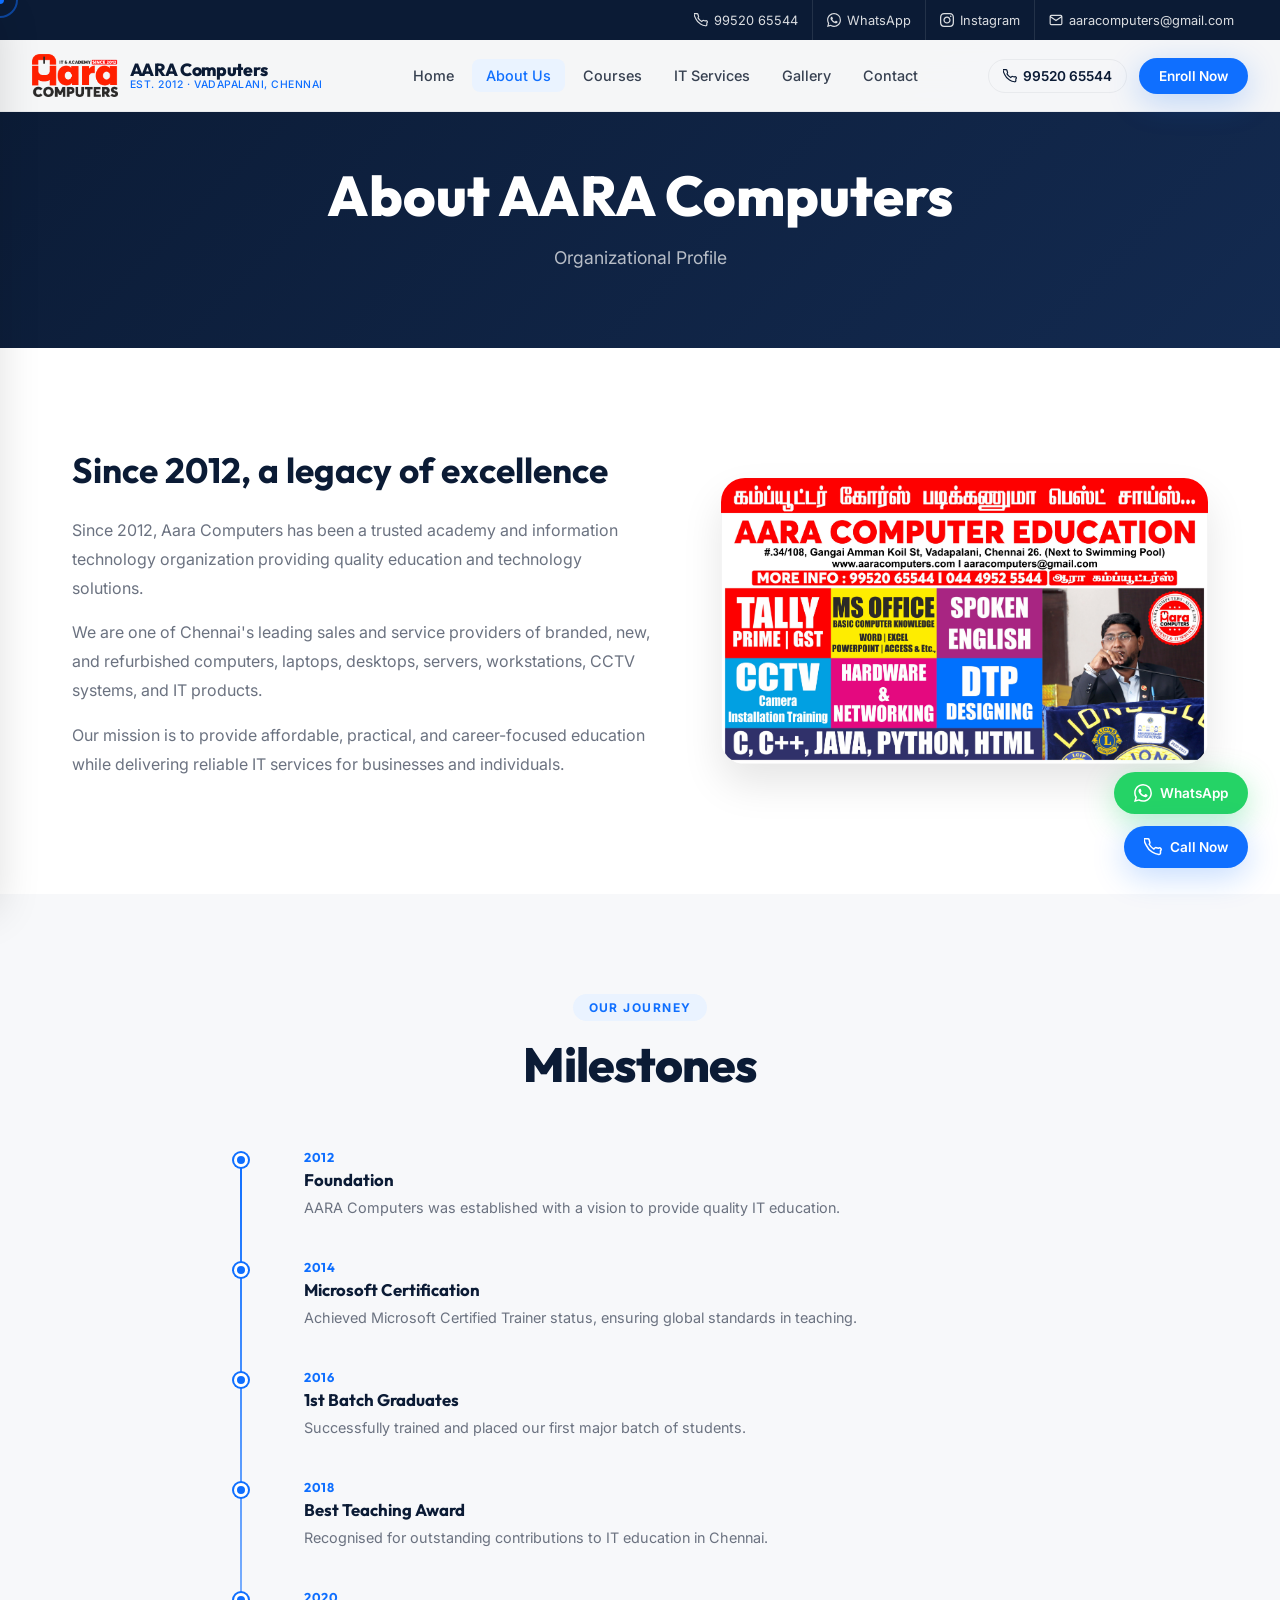
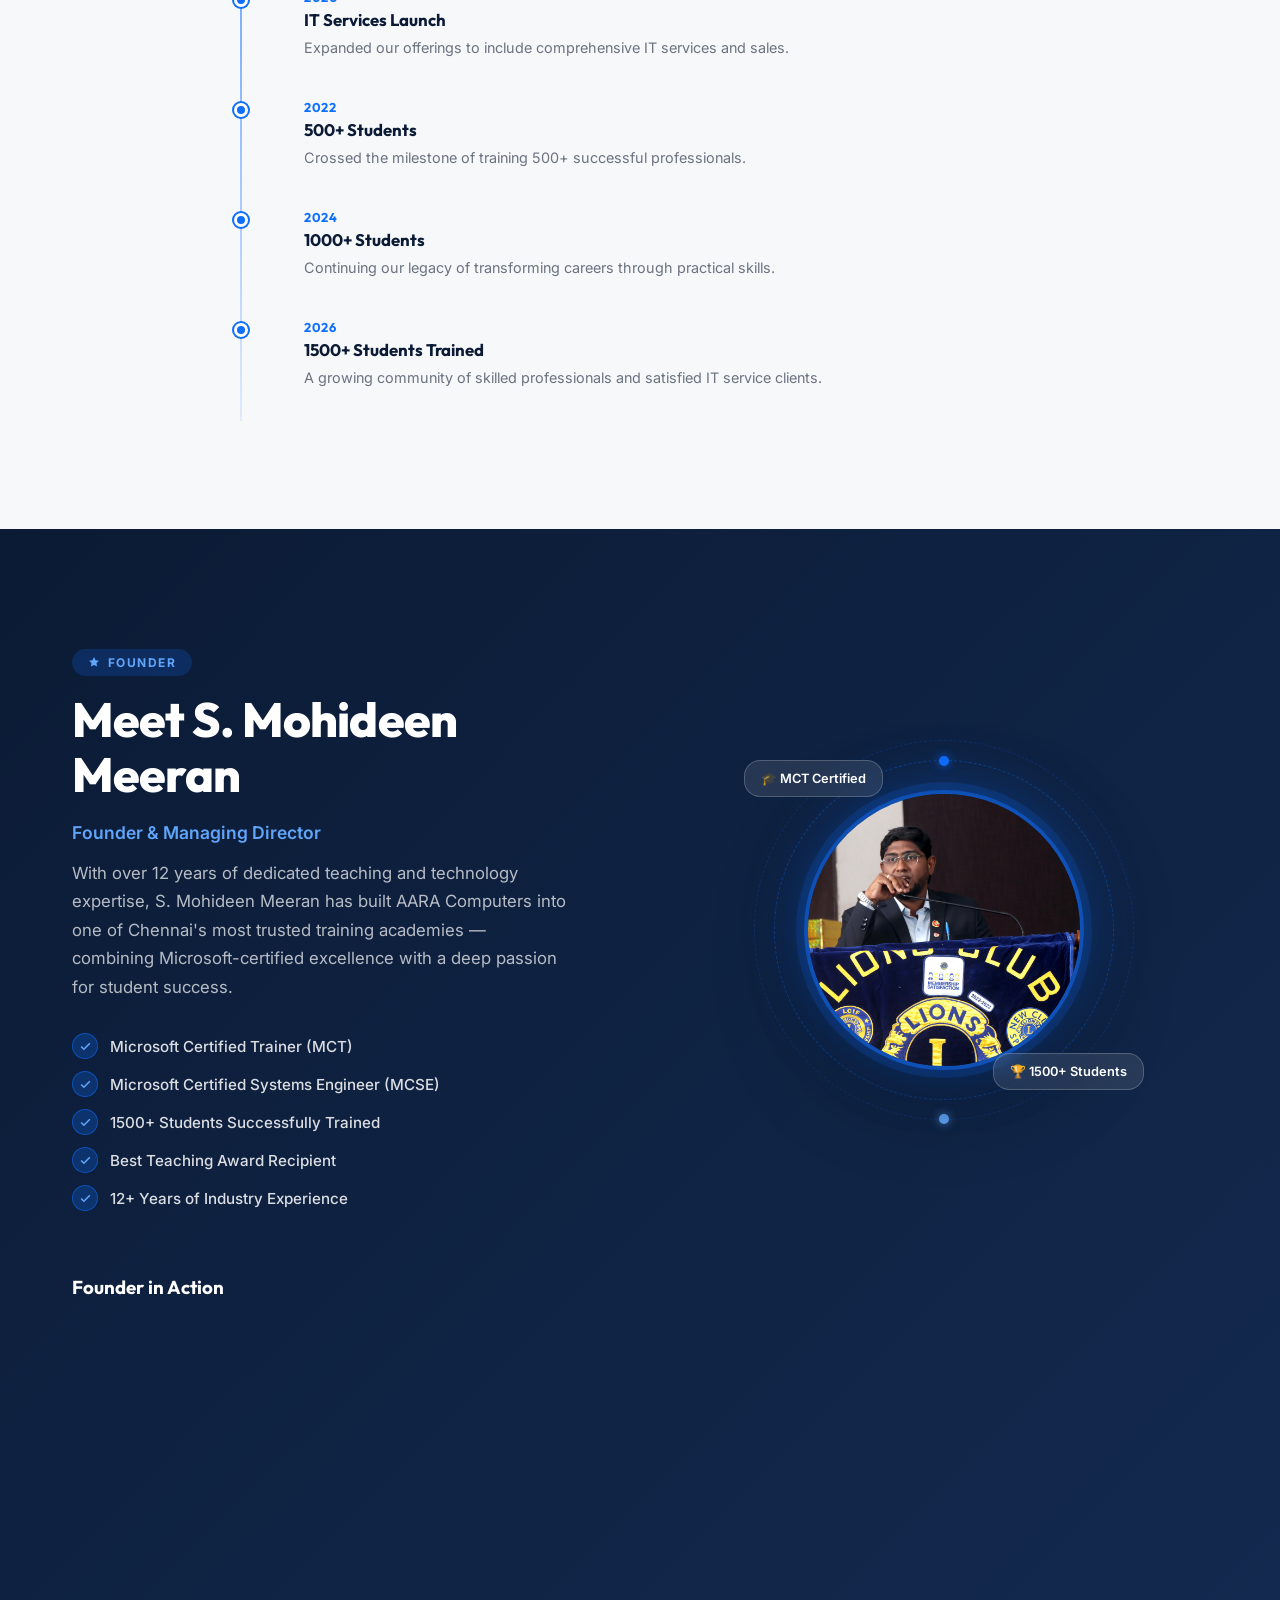
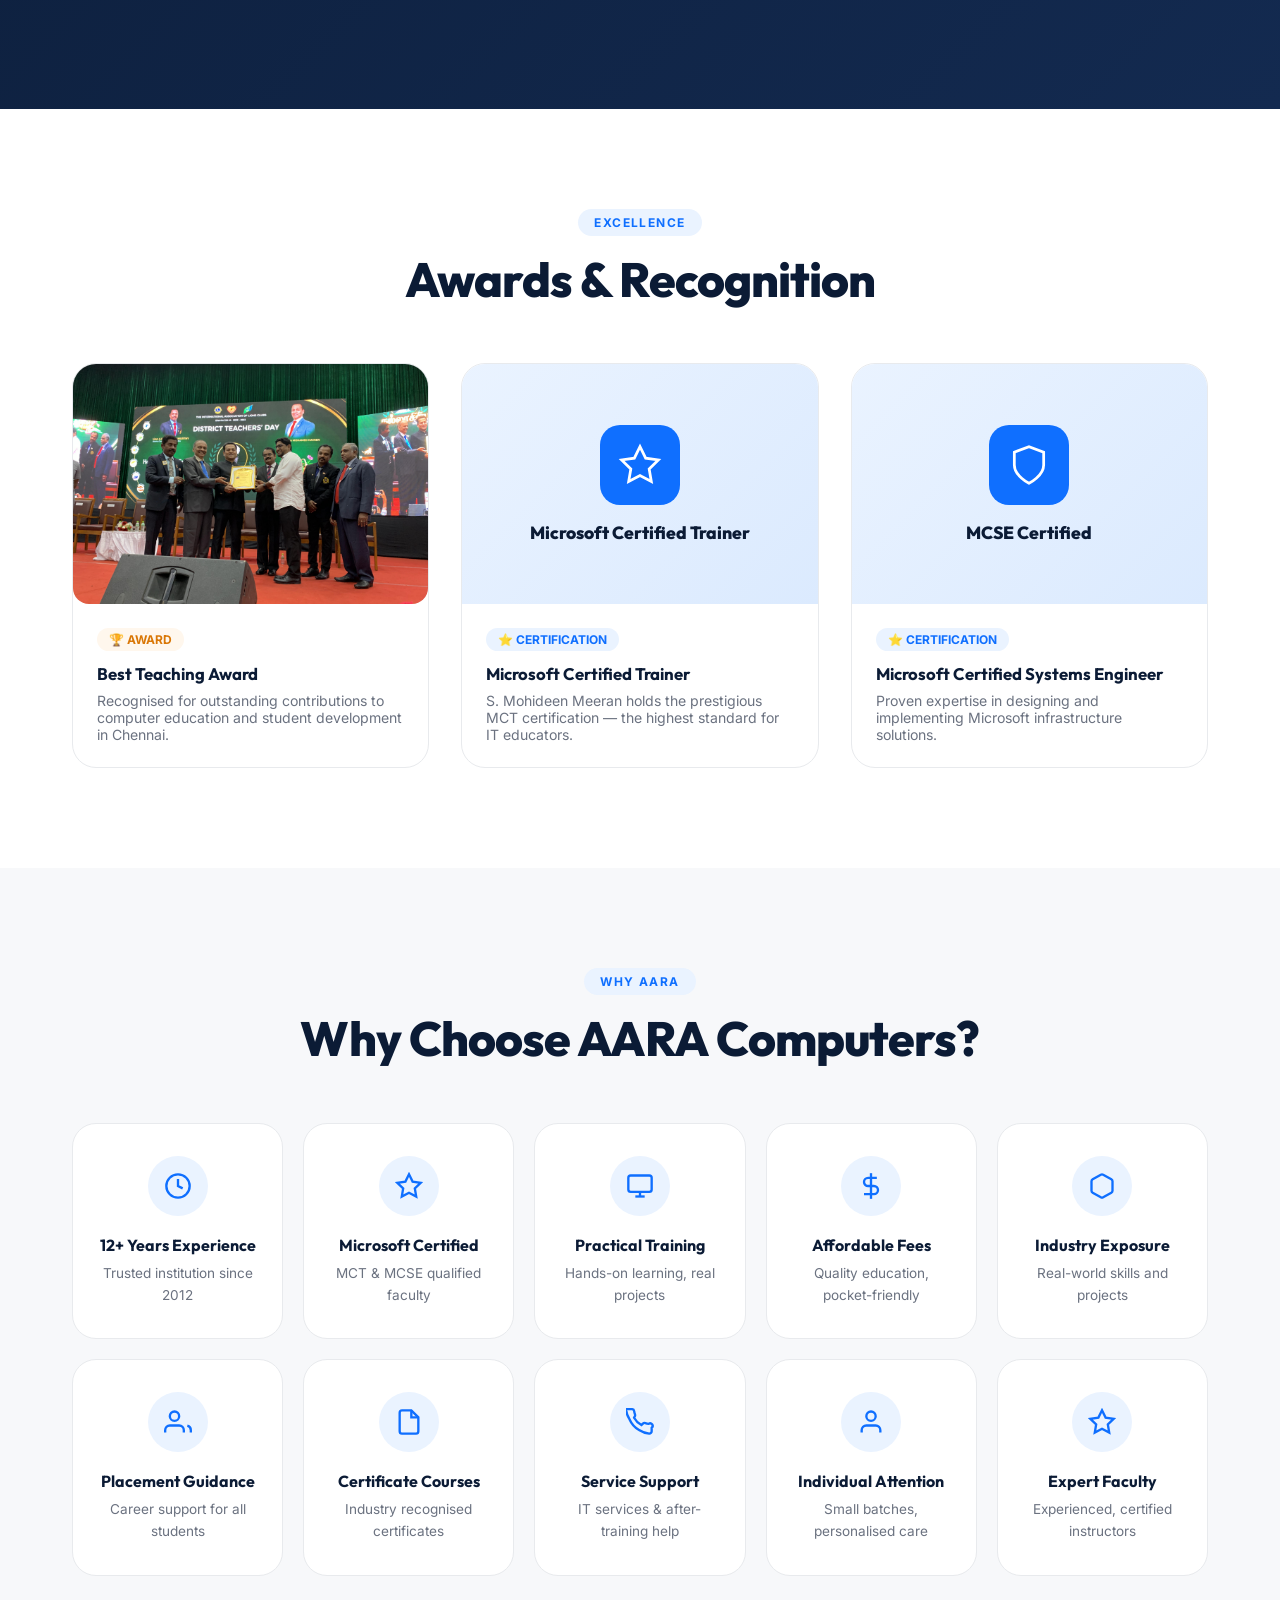
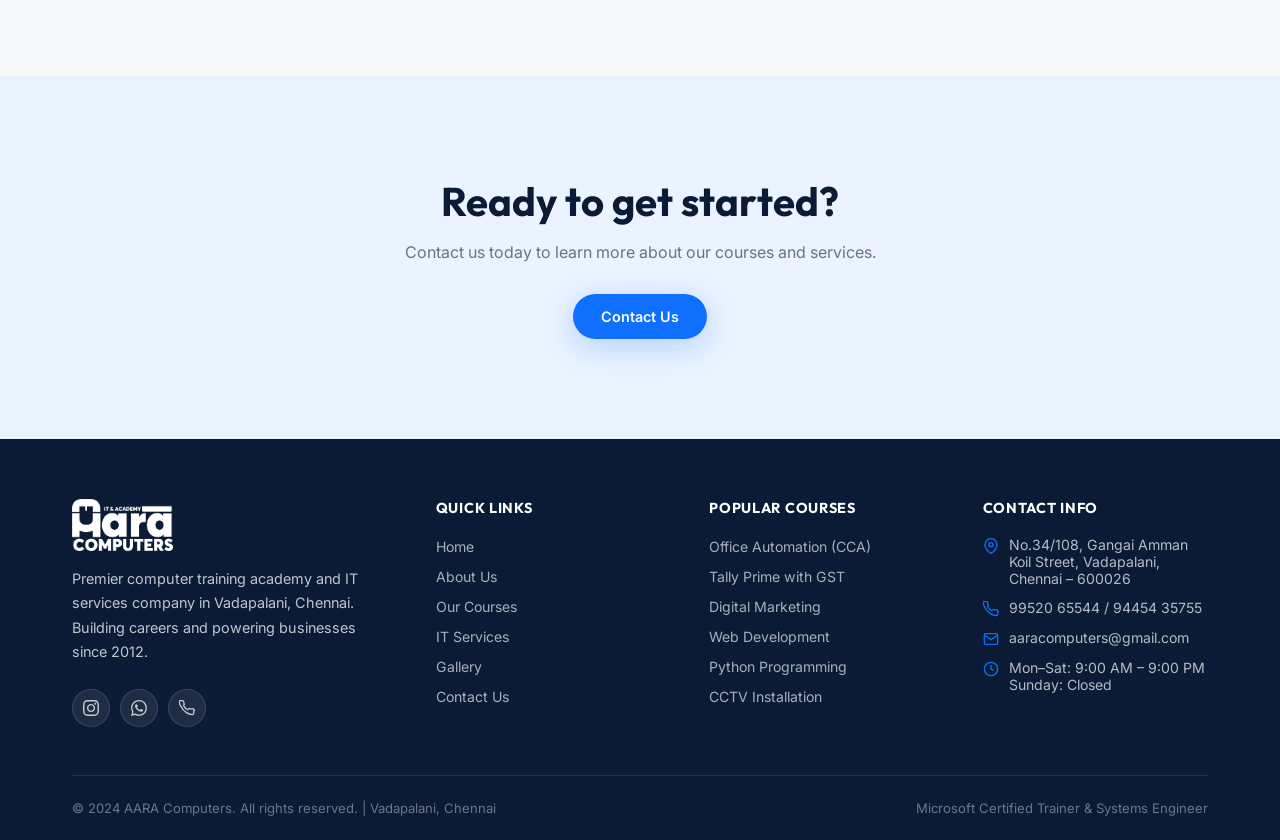
==== commit aed5b2aa: "Comprehensive responsive optimization, mobile interactions, and image lazy loading" ====
--- a/about.html
+++ b/about.html
@@ -81,7 +81,7 @@
   <!-- Navbar -->
   <nav class="navbar">
     <a href="index.html" class="logo-wrap">
-      <img src="company logo.png" alt="AARA Computers Logo" />
+      <img loading="lazy" decoding="async" src="company logo.png" alt="AARA Computers Logo" />
       <div class="logo-text">
         <span class="logo-name">AARA Computers</span>
         <span class="logo-tag">Est. 2012 · Vadapalani, Chennai</span>
@@ -113,7 +113,7 @@
     <div class="close-btn" id="nav-close">
       <svg width="18" height="18" viewBox="0 0 24 24" fill="none" stroke="currentColor" stroke-width="2"><line x1="18" y1="6" x2="6" y2="18"/><line x1="6" y1="6" x2="18" y2="18"/></svg>
     </div>
-    <img src="company logo.png" alt="AARA Computers" style="height:44px;margin-bottom:1.5rem;" />
+    <img loading="lazy" decoding="async" src="company logo.png" alt="AARA Computers" style="height:44px;margin-bottom:1.5rem;" />
     <ul>
       <li><a href="index.html">Home</a></li>
       <li><a href="about.html" class="active">About Us</a></li>
@@ -147,7 +147,7 @@
           <p>Our mission is to provide affordable, practical, and career-focused education while delivering reliable IT services for businesses and individuals.</p>
         </div>
         <div class="story-image reveal-right">
-          <img src="company poster.jpg" alt="AARA Computers Academy" />
+          <img loading="lazy" decoding="async" src="company poster.jpg" alt="AARA Computers Academy" />
         </div>
       </div>
     </div>
@@ -263,7 +263,7 @@
             <div class="founder-orbit founder-orbit-2"><div class="orbit-dot orbit-dot-2"></div></div>
             <div class="founder-glow"></div>
             <div class="founder-photo-frame">
-              <img src="Founder Photo1.JPG" alt="S. Mohideen Meeran – Founder AARA Computers" />
+              <img loading="lazy" decoding="async" src="Founder Photo1.JPG" alt="S. Mohideen Meeran – Founder AARA Computers" />
             </div>
             <div class="founder-badge-float b1">🎓 MCT Certified</div>
             <div class="founder-badge-float b2">🏆 1500+ Students</div>
@@ -275,10 +275,10 @@
       <div style="margin-top: 4rem;" class="reveal">
           <h3 style="color: white; margin-bottom: 1.5rem; font-family: 'Outfit', sans-serif;">Founder in Action</h3>
           <div class="founder-gallery">
-              <img src="founder photo2.JPG" alt="Founder Teaching" />
-              <img src="founder photo3.JPG" alt="Founder Session" />
-              <img src="founder photo 4.JPG" alt="Founder Profile" />
-              <img src="Founder photo with some vip.JPG" alt="Founder with VIP" />
+              <img loading="lazy" decoding="async" src="founder photo2.JPG" alt="Founder Teaching" />
+              <img loading="lazy" decoding="async" src="founder photo3.JPG" alt="Founder Session" />
+              <img loading="lazy" decoding="async" src="founder photo 4.JPG" alt="Founder Profile" />
+              <img loading="lazy" decoding="async" src="Founder photo with some vip.JPG" alt="Founder with VIP" />
           </div>
       </div>
     </div>
@@ -294,7 +294,7 @@
       <div class="grid-3">
          <div class="award-card reveal" data-delay="0">
           <div class="img-hover">
-            <img class="award-img" src="founder getting best teacher award.JPG" alt="Best Teaching Award" style="height:240px;object-fit:cover;width:100%;" />
+            <img loading="lazy" decoding="async" class="award-img" src="founder getting best teacher award.JPG" alt="Best Teaching Award" style="height:240px;object-fit:cover;width:100%;" />
           </div>
           <div class="award-body">
             <div style="display:inline-block;background:#FFF7ED;color:#D97706;font-size:0.75rem;font-weight:700;padding:4px 12px;border-radius:20px;margin-bottom:.75rem;">🏆 AWARD</div>
@@ -410,7 +410,7 @@
     <div class="container">
       <div class="footer-grid">
         <div class="footer-brand">
-          <img src="company logo.png" alt="AARA Computers" />
+          <img loading="lazy" decoding="async" src="company logo.png" alt="AARA Computers" />
           <p>Premier computer training academy and IT services company in Vadapalani, Chennai. Building careers and powering businesses since 2012.</p>
           <div class="footer-social">
             <a href="https://www.instagram.com/aaracomputers" target="_blank" title="Instagram">
--- a/css/styles.css
+++ b/css/styles.css
@@ -1261,35 +1261,89 @@
 }
 
 /* ── Responsive ── */
+/* ── Responsive ── */
+/* Laptop (1024px – 1919px) */
+@media (max-width: 1400px) {
+  .hero-content { margin-left: 5%; }
+}
 @media (max-width: 1024px) {
   .grid-4 { grid-template-columns: repeat(2, 1fr); }
   .footer-grid { grid-template-columns: 1fr 1fr; gap: 2rem; }
   .stats-grid { grid-template-columns: repeat(2, 1fr); }
   .stat-item:nth-child(2) { border-right: none; }
   .gallery-masonry { columns: 2; }
-}
+  .course-card, .service-card { font-size: 0.95rem; }
+}
+
+/* Tablet (768px – 1023px) */
+@media (max-width: 992px) {
+  .founder-grid { grid-template-columns: 1fr; gap: 3rem; }
+  .founder-orbits { margin: 0 auto; transform: scale(0.9); }
+  .founder-content { text-align: center; }
+  .hero-title { font-size: 3rem; }
+  .section { padding: 80px 0; }
+}
+
+/* Mobile (320px – 767px) */
 @media (max-width: 768px) {
   :root { --nav-h: 64px; }
   .sticky-top-bar { display: none; }
   .navbar { top: 0; }
   .nav-links, .nav-cta { display: none; }
   .hamburger { display: flex; }
-  .section { padding: 70px 0; }
+  .section { padding: 60px 0; }
+  
   .grid-2, .grid-3 { grid-template-columns: 1fr; }
-  .founder-grid { grid-template-columns: 1fr; gap: 3rem; }
-  .founder-image-wrap { width: 280px; height: 280px; }
+  
+  /* Hero */
+  .hero-title { font-size: 2.2rem; }
+  .hero-subtitle { font-size: 1rem; padding-right: 0; }
+  .hero-buttons { flex-direction: column; width: 100%; gap: 1rem; }
+  .hero-buttons .btn { width: 100%; text-align: center; justify-content: center; }
+  
+  /* Founder Spotlight */
+  .founder-image-wrap { width: 280px; height: 280px; margin: 0 auto; }
   .founder-orbit-1 { width: 250px; height: 250px; }
   .founder-orbit-2 { width: 280px; height: 280px; }
   .founder-photo-frame { width: 200px; height: 200px; }
+  .cert-badges { justify-content: center; flex-wrap: wrap; }
+  
+  /* Stats */
+  .stats-grid { grid-template-columns: repeat(2, 1fr); gap: 1.5rem; }
+  
+  /* Gallery */
   .gallery-masonry { columns: 1; }
-  .stats-grid { grid-template-columns: repeat(2, 1fr); }
-  .footer-grid { grid-template-columns: 1fr; }
-  .footer-bottom { flex-direction: column; gap: 0.5rem; text-align: center; }
-  .fab-container { bottom: 1.5rem; right: 1.5rem; }
-  .fab-btn { padding: 10px 16px; font-size: 0.8rem; }
+  
+  /* Student Success */
+  .testimonial-card { padding: 1.5rem; }
+  
+  /* Footer */
+  .footer-grid { grid-template-columns: 1fr; text-align: center; }
+  .footer-links li a { justify-content: center; }
+  .footer-bottom { flex-direction: column; gap: 1rem; text-align: center; }
+  .social-links { justify-content: center; }
+  
+  /* Floating Buttons */
+  .fab-container { bottom: 1rem; right: 1rem; }
+  .fab-btn { padding: 10px 14px; font-size: 0.75rem; }
+  #back-to-top { bottom: 1rem; left: 1rem; right: auto; transform: translateY(100px); }
+  #back-to-top.visible { transform: translateY(0); }
+  
+  /* Contact Map */
+  .map-container { height: 300px; }
+  .contact-info-card { padding: 1.5rem; }
+  
+  /* Cursor off on mobile */
   #cursor-dot, #cursor-ring { display: none; }
   body { cursor: auto; }
   button, a { cursor: pointer; }
+}
+
+@media (max-width: 480px) {
+  .stats-grid { grid-template-columns: 1fr; }
+  .stat-item { border-right: none !important; border-bottom: 1px solid rgba(255,255,255,0.1); padding-bottom: 1rem; }
+  .stat-item:last-child { border-bottom: none; padding-bottom: 0; }
+  .hero-content { margin-top: 40px; }
 }
 
 /* ── Zoomable Photo Cards (Global Lightbox Trigger) ── */
